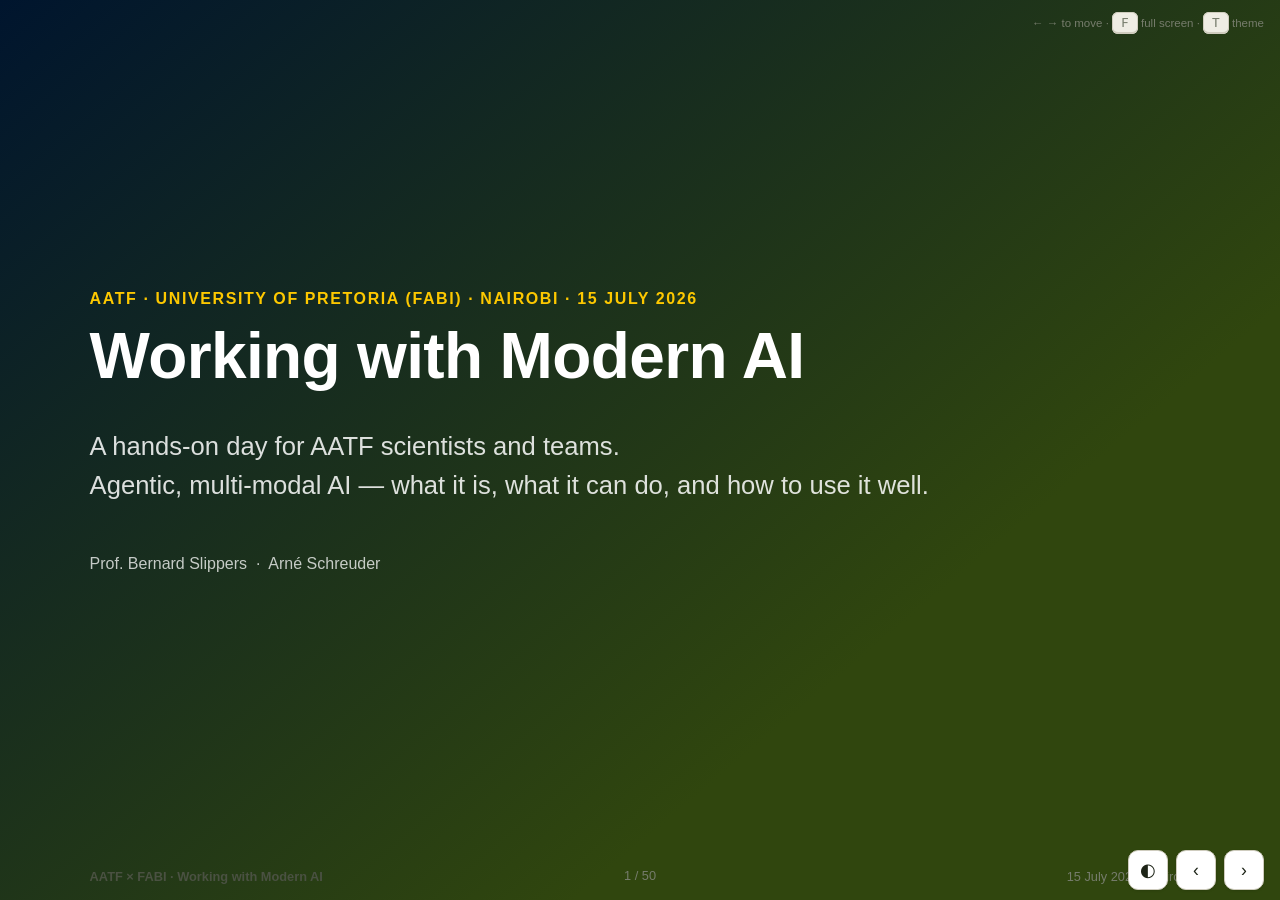
==== slides/index.html @ 6eb25624 "Add AATF × FABI 'Working with Modern AI' workshop workpack Full-day AI training workpack for AATF (N" ====
<!DOCTYPE html>
<html lang="en">
<head>
<meta charset="utf-8">
<meta name="viewport" content="width=device-width, initial-scale=1">
<title>AATF AI Workshop — Slides</title>
<link rel="stylesheet" href="../assets/theme.css">
<link rel="stylesheet" href="../assets/deck.css">
</head>
<body class="deck-body">

<div class="progress"></div>
<div class="slide-num"></div>
<div class="help-hint no-print">← → to move · <span class="kbd">F</span> full screen · <span class="kbd">T</span> theme</div>

<!-- ══════════════ CHAPTER 0 — OPEN (09:00) ══════════════ -->

<!-- 1 · Title -->
<section class="slide title active">
  <div class="slide-kicker" style="color:var(--gold-bright)">AATF · University of Pretoria (FABI) · Nairobi · 15 July 2026</div>
  <h1>Working with Modern AI</h1>
  <p class="subtitle">A hands-on day for AATF scientists and teams.<br>Agentic, multi-modal AI — what it is, what it can do, and how to use it well.</p>
  <p style="margin-top:2rem;opacity:.75;font-size:1rem">Prof. Bernard Slippers &nbsp;·&nbsp; Arné Schreuder</p>
</section>

<!-- 2 · Cold open: the carwash -->
<section class="slide">
  <div class="slide-kicker">Before we begin</div>
  <h2>A true story about a very smart assistant</h2>
  <div class="split">
    <div class="stack">
      <p>Someone asked an AI: <em>"Should I walk to the carwash 300 m away, or drive?"</em></p>
      <p class="frag">The AI thoughtfully weighed the weather, the exercise, what you might carry back… and recommended <strong>walking</strong>.</p>
      <p class="frag">"But… I need to get my <strong>car</strong> washed?"</p>
      <p class="frag">"Ahhh. Okay — you obviously need to <em>drive</em> it there."</p>
    </div>
    <div class="callout callout-tip frag">
      <div class="callout-title">The lesson for today</div>
      <p>AI is astonishingly capable <strong>and</strong> can miss the obvious. It's a brilliant assistant — not an oracle. Our job today is to learn where it shines, where it slips, and how to steer it.</p>
    </div>
  </div>
</section>

<!-- 3 · The promise -->
<section class="slide">
  <div class="slide-kicker">The promise</div>
  <h2>By the tea break, you will have used AI on your <em>own</em> work.</h2>
  <p class="lead">Not watched a demo. <strong>Done it yourself</strong> — on a real task from your desk.</p>
  <div class="grid grid-3" style="margin-top:2rem">
    <div class="card frag"><div class="kicker">Morning</div><p>Understand it, then use it — chat, context, and your first real result.</p></div>
    <div class="card frag"><div class="kicker">Midday</div><p>Climb the ladder: from chat to agents that do multi-step work for you.</p></div>
    <div class="card frag"><div class="kicker">Close</div><p>Use it <em>responsibly</em>, and each team leaves with one pilot to run.</p></div>
  </div>
</section>

<!-- 4 · Today's arc -->
<section class="slide">
  <div class="slide-kicker">Today's arc</div>
  <h2>Five moves, building on each other</h2>
  <ol class="steps" style="max-width:820px">
    <li><strong>Why &amp; what</strong> — what AI actually is, in plain language <span class="chip chip-plain">09:15</span></li>
    <li><strong>Is it real?</strong> — what scientists have already done with it</li>
    <li><strong>Where it helps</strong> — across every AATF function <span class="chip chip-plain">10:00</span></li>
    <li><strong>How to use it</strong> — chat → Cowork → agents, hands-on <span class="chip chip-plain">11:00</span></li>
    <li><strong>Guardrails &amp; your move</strong> — responsible use, and one pilot each <span class="chip chip-plain">12:00</span></li>
  </ol>
</section>

<!-- 5 · Ground rules -->
<section class="slide">
  <div class="slide-kicker">Ground rules</div>
  <h2>How to get the most from today</h2>
  <div class="grid grid-3" style="margin-top:1.5rem">
    <div class="card"><div class="num">1</div><h3>It's fine to be a beginner</h3><p>Everyone here starts somewhere. No question is too basic.</p></div>
    <div class="card"><div class="num">2</div><h3>Bring a real task</h3><p>The best learning happens on <em>your</em> actual work, not toy examples.</p></div>
    <div class="card"><div class="num">3</div><h3>A capable assistant, not an oracle</h3><p>AI amplifies your judgement. It never replaces it.</p></div>
  </div>
  <div class="callout" style="margin-top:2rem"><p><strong>On the flipchart:</strong> what is one task you did this week that you wish you hadn't had to do by hand? We'll use your answers as we go.</p></div>
</section>

<!-- ══════════════ CHAPTER 1 — UNDERSTANDING AI (09:15) ══════════════ -->

<!-- 6 · Section -->
<section class="slide section">
  <div class="slide-kicker">Part 1 · 09:15</div>
  <h1>What is this thing?</h1>
  <p class="lead">A working mental model — not an accurate one. Enough to use it well.</p>
</section>

<!-- 7 · The one idea -->
<section class="slide">
  <div class="slide-kicker">The one idea</div>
  <h2>It <em>predicts language</em>. It is not a database.</h2>
  <div class="split">
    <div class="stack">
      <p class="lead">An AI language model does one thing, extremely well:</p>
      <p style="font-size:1.6rem;font-weight:700;color:var(--brand)">it predicts what words should come next.</p>
      <p class="frag">It is not looking anything up in a table of facts. It is generating the most plausible continuation, one piece at a time.</p>
    </div>
    <div class="callout callout-warn frag">
      <div class="callout-title">Why this matters</div>
      <p>Because it predicts rather than retrieves, it can be fluent and <strong>confidently wrong</strong>. Everything else today follows from this one idea.</p>
    </div>
  </div>
</section>

<!-- 8 · What is an LLM -->
<section class="slide">
  <div class="slide-kicker">What is an LLM?</div>
  <h2>"Fill in the blank," at enormous scale</h2>
  <p>A Large Language Model (LLM) learned by playing fill-in-the-blank over a huge amount of text:</p>
  <div class="prompt" style="margin-top:1rem">USER: What is the capital of France?
ASSISTANT: The capital of France is <span class="ph">_______</span></div>
  <p class="frag" style="margin-top:1rem">Do that billions of times, and it gets astonishingly good at continuing text sensibly — answering questions, drafting, translating, summarising. <strong>A chat is just this: the model predicting the assistant's next words.</strong></p>
</section>

<!-- 9 · How it learned / the layer you control -->
<section class="slide">
  <div class="slide-kicker">How it was built</div>
  <h2>Most of the cost is behind you. The part <em>you</em> touch is cheap.</h2>
  <div class="ladder" style="max-width:760px;margin-top:1rem">
    <div class="rung"><div class="rnum">$$$$</div><div><strong>Pre-training</strong> — read most of the internet. Done once, by the vendor.</div></div>
    <div class="rung"><div class="rnum">$$$</div><div><strong>Fine-tuning</strong> — learn to follow instructions and be helpful.</div></div>
    <div class="rung"><div class="rnum">$$</div><div><strong>Alignment</strong> — learn to be safe and honest.</div></div>
    <div class="rung"><div class="rnum">$</div><div><strong>Your prompt</strong> — the instructions you give it. This is the layer you control.</div></div>
  </div>
  <p class="frag" style="margin-top:1.2rem">You don't need to build a model. You need to get good at the last, cheap layer: <strong>talking to it well</strong>.</p>
</section>

<!-- 10 · Multi-modal -->
<section class="slide">
  <div class="slide-kicker">Modern AI · July 2026</div>
  <h2>Not just text — <em>multi-modal</em></h2>
  <div class="grid grid-4" style="margin-top:1rem">
    <div class="card"><h3>📝 Text</h3><p>Read, write, summarise, translate, reason.</p></div>
    <div class="card"><h3>🖼️ Images</h3><p>Read a chart, a scanned form, a photo of a diseased leaf.</p></div>
    <div class="card"><h3>📊 Data &amp; files</h3><p>Spreadsheets, PDFs, whole folders of documents.</p></div>
    <div class="card"><h3>🎙️ Voice</h3><p>Talk to it; transcribe and act on recordings.</p></div>
  </div>
  <div class="callout callout-tip frag" style="margin-top:1.5rem"><p>When we say "modern AI" today, we mean <strong>agentic, multi-modal AI of 2026</strong> — models that see, read, and act, not just chat.</p></div>
</section>

<!-- 11 · What is context -->
<section class="slide">
  <div class="slide-kicker">The most important word today</div>
  <h2>Context = everything the AI can "see" right now</h2>
  <div class="split">
    <div class="stack">
      <p>Think of it as the model's <strong>working desk</strong>. Whatever is on the desk — your question, the files you gave it, the conversation so far — is what it reasons over.</p>
      <p class="frag">Nothing else exists to it. If it's not on the desk, it doesn't know it.</p>
      <p class="frag">The desk is large but not infinite. On a big task, older items get cleared to make room.</p>
    </div>
    <div class="callout callout-info frag">
      <div class="callout-title">The practical rule</div>
      <p>Better answers come from a better desk. <strong>Put the right things in front of it</strong> — the document, the data, the example — and be specific about what you want.</p>
    </div>
  </div>
</section>

<!-- 12 · Context engineering / four-part prompt -->
<section class="slide">
  <div class="slide-kicker">Context engineering</div>
  <h2>Garbage in, garbage out — so put good things in</h2>
  <div class="split">
    <div>
      <p class="muted" style="font-weight:600">Weak</p>
      <div class="prompt" style="border-left-color:var(--up-red)">Write something about maize.</div>
      <p class="frag muted" style="font-weight:600;margin-top:1.5rem">Strong — Role · Task · Context · Format</p>
      <div class="prompt frag">You are a proposal writer for AATF.
Draft a 1-page concept note on <span class="ph">[TELA maize scale-up]</span>
for <span class="ph">[Donor X]</span>, who funds <span class="ph">[climate resilience]</span>.
Structure: Problem, Solution, Impact, Why AATF, Budget.
Under 500 words. Here is our background: <span class="ph">[PASTE]</span></div>
    </div>
    <div class="callout callout-tip frag">
      <div class="callout-title">Four parts, every time</div>
      <p><strong>Role</strong> — who it should be.<br><strong>Task</strong> — what to do.<br><strong>Context</strong> — what it needs to know.<br><strong>Format</strong> — what the output should look like.</p>
    </div>
  </div>
</section>

<!-- 13 · Strengths / limits -->
<section class="slide">
  <div class="slide-kicker">Strengths &amp; limits</div>
  <h2>Brilliant at some things, weak at others</h2>
  <div class="split">
    <div class="card"><h3 style="color:var(--tl-green)">Great at</h3>
      <ul><li>Drafting, rewriting, summarising</li><li>Translating &amp; changing tone</li><li>Explaining and structuring messy notes</li><li>First-pass analysis and comparison</li><li>Doing the same task across many files</li></ul>
    </div>
    <div class="card"><h3 style="color:var(--tl-red)">Weak / risky at</h3>
      <ul><li>Facts, numbers, and exact citations</li><li>Very recent events (unless it searches)</li><li>Knowing what it <em>doesn't</em> know</li><li>Your local, unwritten context</li><li>Anything you can't check</li></ul>
    </div>
  </div>
</section>

<!-- 14 · Jagged intelligence -->
<section class="slide">
  <div class="slide-kicker">A concept worth knowing</div>
  <h2>"Jagged" intelligence</h2>
  <p class="lead">It can draft a funding proposal in seconds — then miscount the words. It can explain genomics — then invent a citation.</p>
  <div class="callout callout-warn frag" style="margin-top:1.5rem">
    <div class="callout-title">Hallucination</div>
    <p>Because it <em>predicts plausible text</em>, it will sometimes produce a confident, well-formatted answer that is simply <strong>wrong</strong> — a fake reference, a made-up number. This isn't a bug you can switch off. It's how the tool works.</p>
  </div>
  <p class="frag" style="margin-top:1rem">→ That's why <strong>verification</strong> is a theme we return to all day. (Remember the carwash.)</p>
</section>

<!-- 15 · Capable assistant not oracle -->
<section class="slide quote">
  <blockquote>A capable assistant, not an oracle.</blockquote>
  <cite>It amplifies your judgement. It does not replace it.</cite>
</section>

<!-- ══════════════ CHAPTER 2 — IS IT REAL? ══════════════ -->

<!-- 16 · Section -->
<section class="slide section">
  <div class="slide-kicker">Part 2</div>
  <h1>Is any of this actually useful?</h1>
  <p class="lead">What scientists — including in agriculture and Africa — have already done.</p>
</section>

<!-- 17 · Two Nobels -->
<section class="slide">
  <div class="slide-kicker">2024</div>
  <h2>AI was at the centre of <em>two</em> Nobel Prizes in one year</h2>
  <div class="split" style="margin-top:1rem">
    <div class="card"><div class="kicker">Chemistry 2024</div><h3>Protein structure &amp; design</h3><p>Demis Hassabis &amp; John Jumper (AlphaFold), and David Baker. AI cracked a 50-year grand-challenge in biology.</p></div>
    <div class="card"><div class="kicker">Physics 2024</div><h3>The foundations of machine learning</h3><p>John Hopfield &amp; Geoffrey Hinton, for the neural-network ideas that made all of this possible.</p></div>
  </div>
  <p class="frag muted" style="margin-top:1.5rem">This is not a fringe technology. The scientific establishment has recognised it at the highest level.</p>
</section>

<!-- 18 · AlphaFold -->
<section class="slide">
  <div class="slide-kicker">AlphaFold · why it mattered</div>
  <h2>From years in the lab to minutes on a screen</h2>
  <div class="stat-row" style="margin-top:1.5rem">
    <div class="stat"><div class="big">~200M</div><div class="lbl">protein structures predicted<br>— nearly every known protein</div></div>
    <div class="stat"><div class="big">2M+</div><div class="lbl">researchers in ~190 countries<br>now use it</div></div>
    <div class="stat"><div class="big">minutes</div><div class="lbl">not months or years<br>per structure</div></div>
  </div>
  <p class="frag" style="margin-top:1.5rem">A problem that defined careers is now a free lookup. That is the scale of change we're talking about.</p>
</section>

<!-- 19 · AI co-scientist -->
<section class="slide">
  <div class="slide-kicker">2025 · the "AI co-scientist"</div>
  <h2>A decade of work, reproduced in two days</h2>
  <p>Google's multi-agent "AI co-scientist" was given a hard open question about how superbugs acquire antibiotic resistance.</p>
  <div class="callout callout-tip frag" style="margin-top:1rem">
    <p>In <strong>~2 days</strong>, it independently proposed the same key hypothesis a research team had spent <strong>~10 years</strong> reaching — a result they had not yet published. The lead confirmed the AI had no access to their unpublished work.</p>
  </div>
  <p class="frag muted" style="margin-top:1rem">AI is starting to help <em>generate</em> hypotheses, not just process data — the front end of science.</p>
</section>

<!-- 20 · Maths -->
<section class="slide">
  <div class="slide-kicker">2025 · mathematics</div>
  <h2>Gold-medal reasoning</h2>
  <div class="split">
    <div class="stack">
      <p>At the 2025 International Mathematical Olympiad, an advanced AI model solved <strong>5 of 6 problems</strong> — a <strong>gold-medal</strong> standard, graded under the same rules as the students.</p>
      <p class="frag muted">For comparison: only 67 of 630 human contestants earned gold that year.</p>
    </div>
    <div class="callout callout-info frag">
      <div class="callout-title">Why care?</div>
      <p>These aren't lookup tasks. They need multi-step reasoning — the same muscle behind analysing a trial, structuring an argument, or checking a budget.</p>
    </div>
  </div>
</section>

<!-- 21 · Agriculture / Africa -->
<section class="slide">
  <div class="slide-kicker">Closest to home · agriculture in Africa</div>
  <h2>A crop doctor in every pocket</h2>
  <div class="split">
    <div class="stack">
      <p><strong>PlantVillage Nuru</strong> ("nuru" = light in Swahili) diagnoses crop disease from a phone photo — cassava mosaic and brown-streak disease, fall armyworm on maize.</p>
      <ul>
        <li class="frag">Runs <strong>fully offline</strong> — built for low-connectivity rural areas.</li>
        <li class="frag">In field tests, roughly <strong>twice as accurate</strong> as the human extension officers it was compared against.</li>
      </ul>
    </div>
    <div class="callout callout-tip frag">
      <div class="callout-title">The point</div>
      <p>This is not Silicon Valley solving Silicon Valley's problems. It's smallholder farmers, African crops, real constraints.</p>
    </div>
  </div>
</section>

<!-- 22 · The honest counterweight -->
<section class="slide">
  <div class="slide-kicker">Keeping honest</div>
  <h2>…and a cautionary tale about hype</h2>
  <p>In late 2025, a company claimed its AI had "solved 10 open problems" in mathematics.</p>
  <div class="callout callout-danger frag" style="margin-top:1rem">
    <p>It hadn't. It had done a <strong>literature search</strong> and surfaced solutions that already existed — "open" only in one outdated list. A senior figure called the overclaim "embarrassing."</p>
  </div>
  <p class="frag" style="margin-top:1rem"><strong>Both things are true:</strong> AI is doing genuinely remarkable science <em>and</em> the field is full of overclaiming. Your scientific scepticism is exactly the right instinct to bring.</p>
</section>

<!-- 23 · What this means for AATF -->
<section class="slide">
  <div class="slide-kicker">So — for AATF</div>
  <h2>The constraint on an R&amp;D foundation is rarely ideas. It's <em>skilled time.</em></h2>
  <p class="lead">AI reclaims hours from routine cognitive work — drafting, summarising, reformatting, first-pass analysis — and hands them back for judgement, relationships, and science.</p>
  <p class="frag" style="margin-top:1.5rem;font-weight:700;color:var(--brand)">More output, higher quality, from the same team.</p>
</section>

<!-- ══════════════ CHAPTER 3 — WHERE IT HELPS (10:00) ══════════════ -->

<!-- 24 · Section -->
<section class="slide section">
  <div class="slide-kicker">Part 3 · 10:00</div>
  <h1>Where it helps at AATF</h1>
  <p class="lead">Every function has routine cognitive work. That's where AI earns its place.</p>
</section>

<!-- 25 · Use-case map -->
<section class="slide">
  <div class="slide-kicker">The map</div>
  <h2>Six functions, one pattern</h2>
  <div class="grid grid-3" style="margin-top:1rem">
    <div class="card"><div class="kicker">Resource Mobilization</div><p>Concept notes, donor intelligence, budget narratives, pipeline summaries.</p></div>
    <div class="card"><div class="kicker">Comms &amp; Advocacy</div><p>Press releases, one message → many audiences, policy briefs, EN⇄FR.</p></div>
    <div class="card"><div class="kicker">Research &amp; Product Dev</div><p>Paper summaries, comparing trial reports, explaining the science.</p></div>
    <div class="card"><div class="kicker">Regulatory &amp; Deployment</div><p>Biosafety comparisons, submission checklists, draft term sheets.</p></div>
    <div class="card"><div class="kicker">M&amp;E &amp; Operations</div><p>Minutes &amp; actions, report sections, first-pass data analysis.</p></div>
    <div class="card"><div class="kicker">Everyone</div><p>Act-on-this-document summaries, email drafts, getting unstuck.</p></div>
  </div>
  <p class="frag muted center" style="margin-top:1.2rem">The full, copy-ready set lives in your <strong>Prompt Library</strong>.</p>
</section>

<!-- 26 · Same request three ways -->
<section class="slide">
  <div class="slide-kicker">Live demo</div>
  <h2>The same request, three ways</h2>
  <ol class="steps" style="max-width:820px">
    <li><strong>Lazy:</strong> "Write something about maize." → generic, useless.</li>
    <li class="frag"><strong>With context:</strong> add the role, the donor, the structure. → usable draft.</li>
    <li class="frag"><strong>+ a real document:</strong> paste the actual background material. → a draft that sounds like AATF.</li>
  </ol>
  <div class="callout callout-tip frag" style="margin-top:1rem"><p>Same tool, three wildly different results. <strong>The difference is what you put on the desk.</strong></p></div>
</section>

<!-- 27 · Guided try 1 -->
<section class="slide section">
  <div class="slide-kicker">✋ Guided Try #1 · everyone</div>
  <h1>Your turn</h1>
  <p class="lead">Open Claude. Take a real document from your desk. Ask it:</p>
  <div class="prompt" style="max-width:820px;margin-top:1rem;color:#fff;background:rgba(255,255,255,.1);border-left-color:var(--gold-bright)">Summarise the document below into 5 bullet points for a busy director,
then list any decisions it needs from me.

<span style="color:var(--gold-bright)">[PASTE YOUR DOCUMENT]</span></div>
  <p class="frag" style="margin-top:1rem;opacity:.9">Goal: everyone gets to "it worked!" No device? Pair up with a neighbour.</p>
</section>

<!-- ══════════════ CHAPTER 4 — CHAT → COWORK → AGENTS (11:00) ══════════════ -->

<!-- 28 · Section -->
<section class="slide section">
  <div class="slide-kicker">Part 4 · 11:00</div>
  <h1>From chatbot to agent</h1>
  <p class="lead">The leap that makes 2026 different: AI that doesn't just answer — it <em>acts</em>.</p>
</section>

<!-- 29 · What's missing -->
<section class="slide">
  <div class="slide-kicker">The missing pieces</div>
  <h2>A bare model can think and talk. To be truly useful, it needs more.</h2>
  <div class="grid grid-2" style="margin-top:1rem">
    <div class="card"><h3>🧠 Memory</h3><p>To remember beyond one conversation — your project, your preferences, past work.</p></div>
    <div class="card"><h3>🛠️ Tools</h3><p>To act on the world — search the web, read a file, run a calculation, send a draft.</p></div>
  </div>
  <p class="frag" style="margin-top:1.5rem">Give a language model <strong>memory and tools, and the ability to plan</strong> — and you get an <em>agent</em>.</p>
</section>

<!-- 30 · What is an agent -->
<section class="slide">
  <div class="slide-kicker">What is an AI agent?</div>
  <h2>Model + tools + planning + memory</h2>
  <div class="grid grid-4" style="margin-top:1rem">
    <div class="card"><div class="num">🧩</div><h3>The model</h3><p>The reasoning core — decides what to do.</p></div>
    <div class="card"><div class="num">🛠️</div><h3>Tools</h3><p>Web search, files, code, calculators, connectors.</p></div>
    <div class="card"><div class="num">🗺️</div><h3>Planning</h3><p>Break a goal into steps; check its own work.</p></div>
    <div class="card"><div class="num">🧠</div><h3>Memory</h3><p>Hold context across a long task and beyond.</p></div>
  </div>
  <div class="callout callout-tip frag" style="margin-top:1.5rem"><p>A <strong>chatbot</strong> answers your question. An <strong>agent</strong> takes your goal, makes a plan, uses tools, and works through the steps — checking in with you.</p></div>
</section>

<!-- 31 · Tool use -->
<section class="slide">
  <div class="slide-kicker">"Tool use"</div>
  <h2>The model doesn't know everything — so it reaches for instruments</h2>
  <div class="split">
    <div class="stack">
      <p>When a model needs a fact, a calculation, or a file, it can <strong>call a tool</strong> instead of guessing:</p>
      <ul>
        <li>Needs today's news → <strong>web search</strong></li>
        <li>Needs an exact sum → <strong>a calculator / code</strong></li>
        <li>Needs your report → <strong>read the file</strong></li>
      </ul>
    </div>
    <div class="callout callout-info frag">
      <div class="callout-title">Scientist's analogy</div>
      <p>You don't calculate a titration in your head — you use the instrument. Tool use lets the model do the same: offload what it shouldn't guess.</p>
    </div>
  </div>
</section>

<!-- 32 · scientific method as agent loop -->
<section class="slide">
  <div class="slide-kicker">You already know this loop</div>
  <h2>An agent works like the scientific method</h2>
  <div class="grid grid-4" style="margin-top:1.5rem">
    <div class="card"><div class="kicker">Plan</div><p>Form a hypothesis / decide the next step.</p></div>
    <div class="card"><div class="kicker">Act</div><p>Run the experiment / use a tool.</p></div>
    <div class="card"><div class="kicker">Observe</div><p>Read the result.</p></div>
    <div class="card"><div class="kicker">Revise</div><p>Adjust and go again — until done.</p></div>
  </div>
  <p class="frag center" style="margin-top:1.5rem;font-weight:700;color:var(--brand)">Plan → Act → Observe → Revise. The agent runs this loop for you, many times, quickly.</p>
</section>

<!-- 33 · where agents run -->
<section class="slide">
  <div class="slide-kicker">Where do agents run?</div>
  <h2>Three surfaces, same engine</h2>
  <div class="grid grid-3" style="margin-top:1rem">
    <div class="card card-hover"><div class="kicker">Claude Chat</div><h3>Converse</h3><p>The chat window. Ask, attach files, search, run deep research, use Projects &amp; connectors.</p><p class="muted">Best for: everyday questions, drafting, quick analysis.</p></div>
    <div class="card card-hover"><div class="kicker">Claude Cowork</div><h3>Delegate</h3><p>Point it at a folder or task; it works across files and produces deliverables while you steer.</p><p class="muted">Best for: multi-step productivity, research, analysis.</p></div>
    <div class="card card-hover"><div class="kicker">Claude Code</div><h3>Automate</h3><p>An agent in your computer's terminal — reads &amp; writes files, runs commands, builds pipelines.</p><p class="muted">Best for: data, automation, technical workflows.</p></div>
  </div>
</section>

<!-- 34 · escalation ladder -->
<section class="slide">
  <div class="slide-kicker">The escalation ladder</div>
  <h2>Climb only as high as the task needs</h2>
  <div class="ladder" style="max-width:820px;margin-top:1rem">
    <div class="rung"><div class="rnum">1</div><div><strong>Chat</strong> — one-off questions &amp; drafts. <span class="muted">"Summarise this report."</span></div></div>
    <div class="rung"><div class="rnum">2</div><div><strong>Projects</strong> — reusable context. <span class="muted">A "Donor Proposal Assistant" that knows AATF.</span></div></div>
    <div class="rung"><div class="rnum">3</div><div><strong>Cowork</strong> — multi-step work across files. <span class="muted">Report → summary → chart → brief.</span></div></div>
    <div class="rung"><div class="rnum">4</div><div><strong>Agents</strong> — recurring, autonomous work. <span class="muted">A weekly funding-scan that drafts an email.</span></div></div>
  </div>
  <p class="frag muted" style="margin-top:1rem">Rule of thumb: start at the lowest rung that does the job. Climb when the task repeats or spans many steps.</p>
</section>

<!-- 35 · four builds preview -->
<section class="slide">
  <div class="slide-kicker">✋ Watch, then try · four live builds</div>
  <h2>Up the ladder, live</h2>
  <div class="grid grid-2" style="margin-top:1rem">
    <div class="card"><span class="badge badge-fdn">Build 1</span><h3>Donor Proposal Assistant</h3><p>A <strong>Project</strong> that knows AATF and drafts tailored concept notes.</p></div>
    <div class="card"><span class="badge badge-int">Build 2</span><h3>Cowork on a folder</h3><p>Report → 1-page summary → chart → formatted brief. "Now make it French."</p></div>
    <div class="card"><span class="badge badge-int">Build 3</span><h3>Data → insight</h3><p>A pipeline spreadsheet → conversion rate &amp; trends, with working shown.</p></div>
    <div class="card"><span class="badge badge-adv">Build 4</span><h3>Monday funding-scan agent</h3><p>Find calls → filter → summarise top 5 → draft email. <em>The agent drafts; a human decides.</em></p></div>
  </div>
</section>

<!-- 36 · human boundary -->
<section class="slide quote">
  <blockquote>The agent drafts.<br>A human decides.</blockquote>
  <cite>Automate the work. Never automate the accountability.</cite>
</section>

<!-- ══════════════ CHAPTER 5 — GOVERNANCE (12:00) ══════════════ -->

<!-- 37 · Section -->
<section class="slide section">
  <div class="slide-kicker">Part 5 · 12:00</div>
  <h1>Using it responsibly</h1>
  <p class="lead">The rules that let us confidently say <em>yes</em> to AI.</p>
</section>

<!-- 38 · rigor transfer -->
<section class="slide">
  <div class="slide-kicker">The reframe</div>
  <h2>You already have the discipline. Point it at AI.</h2>
  <div class="table-wrap" style="margin-top:1rem">
    <table>
      <thead><tr><th>Your research habit</th><th>Becomes your AI habit</th></tr></thead>
      <tbody>
        <tr><td>Never cite a paper you haven't read</td><td>Never send a citation the AI gave you unread</td></tr>
        <tr><td>Work from primary data</td><td>Ground the AI in the real source, not its memory</td></tr>
        <tr><td>Cross-check surprising results</td><td>Verify surprising AI claims a second way</td></tr>
        <tr><td>Peer review before it goes out</td><td>A human signs off before it leaves AATF</td></tr>
      </tbody>
    </table>
  </div>
  <p class="frag" style="margin-top:1rem">Making AI reliable isn't a new skill for AATF. It's your <strong>existing standards</strong>, applied to a new tool.</p>
</section>

<!-- 39 · five questions -->
<section class="slide">
  <div class="slide-kicker">Before you paste</div>
  <h2>Five questions, every time</h2>
  <ol class="steps" style="max-width:820px">
    <li><strong>Confidentiality</strong> — am I about to share something I shouldn't?</li>
    <li><strong>Data protection</strong> — is there personal data in here?</li>
    <li><strong>Intellectual property</strong> — is this ours to share, and unpublished?</li>
    <li><strong>Bias &amp; fairness</strong> — could the answer misrepresent our context?</li>
    <li><strong>Verification</strong> — how will I check this before I trust it?</li>
  </ol>
</section>

<!-- 40 · traffic light -->
<section class="slide">
  <div class="slide-kicker">The AATF data traffic light</div>
  <h2>What can I paste?</h2>
  <div class="grid grid-3" style="margin-top:1rem">
    <div class="card"><div class="tl tl-green"><span class="dot"></span>Green — go</div><p style="margin-top:.5rem">Public/published info, general drafting, your own non-sensitive text. Any assistant.</p></div>
    <div class="card"><div class="tl tl-amber"><span class="dot"></span>Amber — care</div><p style="margin-top:.5rem">Internal drafts, partner material, early proposals. De-identify; prefer enterprise accounts. When in doubt, treat as red.</p></div>
    <div class="card"><div class="tl tl-red"><span class="dot"></span>Red — stop</div><p style="margin-top:.5rem">Personal/HR/medical data, confidential donor/legal material, unpublished IP. Approved tools only — or not at all.</p></div>
  </div>
  <div class="callout callout-warn frag" style="margin-top:1.2rem"><p><strong>One-line rule:</strong> if you'd hesitate to email it to a stranger, don't paste it into a public AI.</p></div>
</section>

<!-- 41 · verify -->
<section class="slide">
  <div class="slide-kicker">The habit that matters most</div>
  <h2>Verify everything that leaves AATF</h2>
  <p class="lead">Numbers, quotes, and citations get checked against the real source — every time.</p>
  <div class="callout callout-danger frag" style="margin-top:1.5rem">
    <p style="font-size:1.3rem;font-weight:700">"A citation you haven't read is not evidence — whether a human or an AI produced it."</p>
  </div>
  <p class="frag" style="margin-top:1rem">AI for drafting. <strong>Humans and primary sources for truth.</strong> Treat an AI summary as a map, not the territory.</p>
</section>

<!-- 42 · ground it -->
<section class="slide">
  <div class="slide-kicker">The single biggest reliability lever</div>
  <h2>Ground it — make it work from the real text</h2>
  <div class="split">
    <div>
      <p class="muted" style="font-weight:600">Ungrounded (risky)</p>
      <div class="prompt" style="border-left-color:var(--up-red)">What does Kenya's Biosafety Act
say about field trials?</div>
      <p class="frag muted" style="font-weight:600;margin-top:1.2rem">Grounded (reliable)</p>
      <div class="prompt frag">Using ONLY the Act pasted below,
what are the field-trial requirements?
If it's not in the text, say
"not specified."

<span class="ph">[PASTE THE ACT]</span></div>
    </div>
    <div class="callout callout-tip frag">
      <div class="callout-title">Why it works</div>
      <p>Grounding removes the model's room to invent. It can only answer from what you gave it — and it will tell you when the answer isn't there.</p>
    </div>
  </div>
</section>

<!-- 43 · Kenyan context -->
<section class="slide">
  <div class="slide-kicker">The Kenyan &amp; African context</div>
  <h2>Know the ground you stand on</h2>
  <div class="grid grid-3" style="margin-top:1rem">
    <div class="card"><h3>Data Protection Act 2019</h3><p>Kenya's ODPC oversees lawful processing, data rights, and limits on fully-automated decisions.</p></div>
    <div class="card"><h3>National AI Strategy 2025–2030</h3><p>Plus a draft AI Code of Practice — data sovereignty and responsible innovation.</p></div>
    <div class="card"><h3>KEBS KS 3007:2025</h3><p>Kenya's code of practice for AI applications.</p></div>
  </div>
  <div class="callout callout-info frag" style="margin-top:1.2rem"><p>Orientation, not legal advice — confirm specifics with AATF's data-protection lead and counsel, and check each donor's data requirements too.</p></div>
</section>

<!-- 44 · bias / local context -->
<section class="slide">
  <div class="slide-kicker">A special note for African science</div>
  <h2>The model's blind spots are often <em>your</em> context</h2>
  <p>These models learned mostly from wealthy, English-dominant data. They can under-represent:</p>
  <div class="grid grid-2" style="margin-top:1rem">
    <div class="card"><p>Local crops, farming systems, and agro-ecologies</p></div>
    <div class="card"><p>African languages, names, and place-specific knowledge</p></div>
    <div class="card"><p>Gender dynamics in smallholder farming</p></div>
    <div class="card"><p>Regional regulation and market realities</p></div>
  </div>
  <p class="frag" style="margin-top:1.2rem"><strong>So:</strong> give local context explicitly, and have a fluent colleague check technical French/Swahili terms.</p>
</section>

<!-- 45 · red team -->
<section class="slide">
  <div class="slide-kicker">✋ Red-team · spot the problem</div>
  <h2>What's wrong here?</h2>
  <div class="stack">
    <div class="callout"><p><strong>1.</strong> "The AI gave me three journal references for the proposal." <span class="frag">→ Open all three in a real database first. Unread ≠ real.</span></p></div>
    <div class="callout frag"><p><strong>2.</strong> "It summarised a 40-page regulation for our filing." <span class="frag">→ Ground it in the text, constrain it, and spot-check against the original.</span></p></div>
    <div class="callout frag"><p><strong>3.</strong> "It calculated our pipeline conversion rate." <span class="frag">→ Have it compute in a spreadsheet showing its working — never head-math into a donor doc.</span></p></div>
  </div>
</section>

<!-- ══════════════ CHAPTER 6 — WAY FORWARD (12:40) ══════════════ -->

<!-- 46 · Section -->
<section class="slide section">
  <div class="slide-kicker">Part 6 · 12:40</div>
  <h1>Your move</h1>
  <p class="lead">A great workshop changes what you do on Monday.</p>
</section>

<!-- 47 · one pilot -->
<section class="slide">
  <div class="slide-kicker">Commit</div>
  <h2>Each team leaves with <em>one</em> pilot</h2>
  <div class="table-wrap" style="margin-top:1rem">
    <table>
      <thead><tr><th>Unit</th><th>Use case</th><th>Owner</th><th>Rung</th><th>By when</th></tr></thead>
      <tbody>
        <tr><td>RMSU</td><td>Concept-note first drafts</td><td class="muted">__________</td><td>2 · Project</td><td class="muted">______</td></tr>
        <tr><td>Comms</td><td>One message → three audiences</td><td class="muted">__________</td><td>1 · Chat</td><td class="muted">______</td></tr>
        <tr><td>M&amp;E</td><td>Minutes &amp; action tracker</td><td class="muted">__________</td><td>3 · Cowork</td><td class="muted">______</td></tr>
        <tr><td class="muted">…your unit</td><td class="muted">…your task</td><td class="muted">__________</td><td class="muted">__</td><td class="muted">______</td></tr>
      </tbody>
    </table>
  </div>
  <p class="frag muted" style="margin-top:1rem">Small and real beats big and hypothetical. Adoption compounds from small wins.</p>
</section>

<!-- 48 · personal path -->
<section class="slide">
  <div class="slide-kicker">Your personal path</div>
  <h2>Three levels, at your own pace</h2>
  <div class="grid grid-3" style="margin-top:1rem">
    <div class="card"><span class="badge badge-fdn">Weeks 1–2</span><h3>Beginner</h3><p>"I can get useful answers." Daily chat on real tasks; the four-part prompt.</p></div>
    <div class="card"><span class="badge badge-int">Weeks 3–8</span><h3>Intermediate</h3><p>"I build reusable tools." Projects, Cowork, real deliverables.</p></div>
    <div class="card"><span class="badge badge-adv">Months 2–3+</span><h3>Advanced</h3><p>"I design workflows and help others." Agents, automation, mentoring.</p></div>
  </div>
</section>

<!-- 49 · remember four things -->
<section class="slide">
  <div class="slide-kicker">If you remember only four things</div>
  <h2>The durable ideas</h2>
  <ol class="steps" style="max-width:820px">
    <li><strong>Context is everything</strong> — put the right things on the desk.</li>
    <li><strong>Four-part prompt</strong> — Role · Task · Context · Format.</li>
    <li><strong>Climb the ladder</strong> — Chat → Projects → Cowork → Agents.</li>
    <li><strong>Verify before you trust</strong> — and use the traffic light.</li>
  </ol>
  <p class="frag muted" style="margin-top:1rem">These outlast any tool, price, or feature. They're the whole game.</p>
</section>

<!-- 50 · close -->
<section class="slide title">
  <div class="slide-kicker" style="color:var(--gold-bright)">Thank you</div>
  <h1>Now go reclaim your time.</h1>
  <p class="subtitle">Your Workpack — slides, exercises, prompt library, and further reading — is yours to keep.<br>Start with one real task. Today.</p>
  <p style="margin-top:2rem;opacity:.75;font-size:1rem">AATF × University of Pretoria (FABI) · 15 July 2026</p>
</section>

<!-- chrome -->
<div class="slide-foot no-print">
  <span class="sf-brand">AATF × FABI · Working with Modern AI</span>
  <span>15 July 2026 · Nairobi</span>
</div>
<div class="deck-nav no-print">
  <button data-theme title="Toggle theme (T)">◐</button>
  <button data-prev title="Previous (←)">‹</button>
  <button data-next title="Next (→)">›</button>
</div>

<script src="../assets/deck.js"></script>
</body>
</html>
---- assets/theme.css ----
/* ============================================================================
   AATF × FABI (University of Pretoria) — AI Workshop Design System
   Self-contained, offline-first (no CDN, system font stack), theme-aware.
   Palette: FABI green (primary) + AATF harvest gold (accent).
   Author: prepared for the AATF AI Workshop, Nairobi, 15 July 2026.
   ============================================================================ */

/* ---- Design tokens --------------------------------------------------------*/
:root {
  /* Brand — greens (FABI / AATF) */
  --fabi-green:      #018103;  /* FABI primary */
  --fabi-forest:     #30460e;  /* FABI dark forest */
  --fabi-deep:       #106d07;
  --aatf-green:      #507536;  /* AATF leaf */
  --aatf-leaf:       #76b743;  /* AATF bright leaf */
  --aatf-navy:       #00152e;

  /* Brand — accents */
  --gold:            #ac832d;  /* AATF harvest gold */
  --gold-bright:     #fdc800;
  --up-blue:         #0c6fb8;  /* UP — used sparingly */
  --up-red:          #d71c33;  /* UP — used very sparingly (warnings) */

  /* Semantic — light theme */
  --brand:           var(--fabi-green);
  --brand-strong:    var(--fabi-forest);
  --accent:          var(--gold);

  --bg:              #f7f6f1;  /* warm paper */
  --bg-elev:         #ffffff;
  --bg-sunk:         #efede4;
  --surface:         #ffffff;
  --border:          #e3e0d5;
  --border-strong:   #cfccbe;

  --text:            #1d2417;  /* near-black green-tinted */
  --text-soft:       #4a5142;
  --text-mute:       #767c6c;
  --text-invert:     #ffffff;

  --code-bg:         #1a2313;
  --code-text:       #e8ecdf;
  --code-accent:     #a7d98a;

  /* Traffic-light (governance) */
  --tl-green:        #2f9e44;
  --tl-amber:        #e8a11c;
  --tl-red:          #d93a3a;

  /* Typography */
  --font-sans: "Inter", -apple-system, BlinkMacSystemFont, "Segoe UI", Roboto, Helvetica, Arial, sans-serif;
  --font-mono: "SF Mono", "JetBrains Mono", "Cascadia Code", "Fira Code", ui-monospace, Menlo, Consolas, monospace;

  /* Radii, shadow, spacing rhythm */
  --r-sm: 6px; --r-md: 10px; --r-lg: 16px; --r-xl: 24px;
  --sh-1: 0 1px 2px rgba(20,30,10,.06), 0 1px 3px rgba(20,30,10,.08);
  --sh-2: 0 4px 12px rgba(20,30,10,.08), 0 2px 4px rgba(20,30,10,.06);
  --sh-3: 0 12px 32px rgba(20,30,10,.12), 0 4px 8px rgba(20,30,10,.06);
  --maxw: 1080px;
}

:root[data-theme="dark"], .theme-dark {
  --brand:         #3fae4a;
  --brand-strong:  #63c56e;
  --accent:        #d9ad4e;

  --bg:            #10140d;
  --bg-elev:       #171d12;
  --bg-sunk:       #0b0e08;
  --surface:       #1a2114;
  --border:        #2a3320;
  --border-strong: #3b4730;

  --text:          #eaeee1;
  --text-soft:     #c2c9b4;
  --text-mute:     #8d9580;
  --text-invert:   #10140d;

  --code-bg:       #0c1207;
  --code-text:     #e8ecdf;
  --code-accent:   #a7d98a;

  --sh-1: 0 1px 2px rgba(0,0,0,.4);
  --sh-2: 0 4px 12px rgba(0,0,0,.45);
  --sh-3: 0 12px 32px rgba(0,0,0,.55);
}

@media (prefers-color-scheme: dark) {
  :root:not([data-theme="light"]) {
    --brand:#3fae4a; --brand-strong:#63c56e; --accent:#d9ad4e;
    --bg:#10140d; --bg-elev:#171d12; --bg-sunk:#0b0e08; --surface:#1a2114;
    --border:#2a3320; --border-strong:#3b4730;
    --text:#eaeee1; --text-soft:#c2c9b4; --text-mute:#8d9580; --text-invert:#10140d;
    --code-bg:#0c1207;
    --sh-1:0 1px 2px rgba(0,0,0,.4); --sh-2:0 4px 12px rgba(0,0,0,.45); --sh-3:0 12px 32px rgba(0,0,0,.55);
  }
}

/* ---- Reset & base ---------------------------------------------------------*/
*, *::before, *::after { box-sizing: border-box; }
html { -webkit-text-size-adjust: 100%; scroll-behavior: smooth; }
body {
  margin: 0;
  font-family: var(--font-sans);
  font-size: 17px;
  line-height: 1.65;
  color: var(--text);
  background: var(--bg);
  -webkit-font-smoothing: antialiased;
  text-rendering: optimizeLegibility;
}
img { max-width: 100%; height: auto; }
a { color: var(--brand); text-decoration: none; }
a:hover { text-decoration: underline; }

h1,h2,h3,h4 { line-height: 1.2; font-weight: 700; color: var(--text); margin: 0 0 .5em; letter-spacing: -.01em; }
h1 { font-size: clamp(1.9rem, 4vw, 2.8rem); }
h2 { font-size: clamp(1.5rem, 3vw, 2.1rem); }
h3 { font-size: 1.25rem; }
p { margin: 0 0 1rem; }
strong { font-weight: 700; color: var(--text); }
hr { border: 0; border-top: 1px solid var(--border); margin: 2.5rem 0; }

/* ---- Layout helpers -------------------------------------------------------*/
.container { max-width: var(--maxw); margin: 0 auto; padding: 0 24px; }
.narrow { max-width: 780px; }
.grid { display: grid; gap: 20px; }
.grid-2 { grid-template-columns: repeat(2, 1fr); }
.grid-3 { grid-template-columns: repeat(3, 1fr); }
.grid-4 { grid-template-columns: repeat(4, 1fr); }
@media (max-width: 820px) { .grid-2,.grid-3,.grid-4 { grid-template-columns: 1fr; } }
.stack > * + * { margin-top: 1rem; }
.center { text-align: center; }
.muted { color: var(--text-mute); }
.soft { color: var(--text-soft); }

/* ---- Brand bar / masthead -------------------------------------------------*/
.masthead {
  background: linear-gradient(120deg, var(--fabi-forest) 0%, var(--fabi-green) 55%, var(--aatf-green) 100%);
  color: #fff;
}
.masthead a { color: #fff; }
.brandmark { display: flex; align-items: center; gap: 14px; font-weight: 700; }
.brandmark .logo {
  width: 40px; height: 40px; border-radius: 9px; flex: none;
  background: rgba(255,255,255,.14); display: grid; place-items: center;
  font-weight: 800; letter-spacing: -.02em; border: 1px solid rgba(255,255,255,.25);
}

/* ---- Buttons & chips ------------------------------------------------------*/
.btn {
  display: inline-flex; align-items: center; gap: 8px;
  padding: 10px 18px; border-radius: var(--r-md); font-weight: 600; font-size: .95rem;
  background: var(--brand); color: #fff; border: 1px solid transparent; cursor: pointer;
  transition: transform .08s ease, box-shadow .15s ease, background .15s ease; text-decoration: none;
}
.btn:hover { text-decoration: none; box-shadow: var(--sh-2); transform: translateY(-1px); }
.btn-ghost { background: transparent; color: var(--brand); border-color: var(--border-strong); }
.btn-gold  { background: var(--gold); }

.chip {
  display: inline-flex; align-items: center; gap: 6px;
  padding: 4px 12px; border-radius: 999px; font-size: .8rem; font-weight: 600;
  background: color-mix(in srgb, var(--brand) 12%, transparent);
  color: var(--brand-strong); border: 1px solid color-mix(in srgb, var(--brand) 28%, transparent);
}
.chip-gold { background: color-mix(in srgb, var(--gold) 16%, transparent); color: var(--gold); border-color: color-mix(in srgb, var(--gold) 34%, transparent); }
.chip-plain { background: var(--bg-sunk); color: var(--text-soft); border-color: var(--border); }

/* ---- Cards ----------------------------------------------------------------*/
.card {
  background: var(--surface); border: 1px solid var(--border); border-radius: var(--r-lg);
  padding: 24px; box-shadow: var(--sh-1); transition: box-shadow .18s ease, transform .18s ease, border-color .18s ease;
}
.card-hover:hover { box-shadow: var(--sh-3); transform: translateY(-3px); border-color: color-mix(in srgb, var(--brand) 40%, var(--border)); }
.card h3 { margin-top: 0; }
.card .kicker { font-size: .78rem; font-weight: 700; letter-spacing: .06em; text-transform: uppercase; color: var(--brand); margin-bottom: 6px; }
.card .num { font-size: 2rem; font-weight: 800; color: var(--brand); line-height: 1; }

/* ---- Callouts -------------------------------------------------------------*/
.callout {
  border-left: 4px solid var(--brand); background: color-mix(in srgb, var(--brand) 7%, var(--surface));
  border-radius: 0 var(--r-md) var(--r-md) 0; padding: 16px 20px; margin: 1.25rem 0;
}
.callout .callout-title { font-weight: 700; display: flex; align-items: center; gap: 8px; margin-bottom: 4px; }
.callout p:last-child { margin-bottom: 0; }
.callout-tip   { border-color: var(--aatf-leaf);  background: color-mix(in srgb, var(--aatf-leaf) 10%, var(--surface)); }
.callout-warn  { border-color: var(--gold);       background: color-mix(in srgb, var(--gold) 10%, var(--surface)); }
.callout-danger{ border-color: var(--up-red);     background: color-mix(in srgb, var(--up-red) 8%, var(--surface)); }
.callout-info  { border-color: var(--up-blue);    background: color-mix(in srgb, var(--up-blue) 8%, var(--surface)); }

/* ---- Code blocks & prompt boxes ------------------------------------------*/
code { font-family: var(--font-mono); font-size: .88em; background: var(--bg-sunk); padding: .12em .4em; border-radius: 5px; color: var(--brand-strong); }
pre { margin: 1rem 0; border-radius: var(--r-md); overflow-x: auto; background: var(--code-bg); box-shadow: var(--sh-1); }
pre code { display: block; padding: 18px 20px; background: none; color: var(--code-text); font-size: .84rem; line-height: 1.6; }

.prompt {
  position: relative; font-family: var(--font-mono); font-size: .9rem; line-height: 1.6;
  background: var(--bg-elev); border: 1px solid var(--border-strong); border-left: 4px solid var(--gold);
  border-radius: var(--r-md); padding: 18px 20px; margin: 1rem 0; white-space: pre-wrap; color: var(--text);
}
.prompt::before {
  content: "PROMPT"; position: absolute; top: -10px; left: 14px; font-family: var(--font-sans);
  font-size: .66rem; font-weight: 800; letter-spacing: .08em; color: #fff; background: var(--gold);
  padding: 2px 8px; border-radius: 5px;
}
.prompt .ph { color: var(--up-blue); font-weight: 700; } /* [PLACEHOLDERS] */

/* ---- Tables ---------------------------------------------------------------*/
.table-wrap { overflow-x: auto; margin: 1.25rem 0; border: 1px solid var(--border); border-radius: var(--r-md); }
table { width: 100%; border-collapse: collapse; font-size: .93rem; }
th, td { text-align: left; padding: 11px 15px; border-bottom: 1px solid var(--border); vertical-align: top; }
thead th { background: var(--bg-sunk); font-weight: 700; color: var(--text); font-size: .82rem; text-transform: uppercase; letter-spacing: .04em; }
tbody tr:last-child td { border-bottom: 0; }
tbody tr:hover { background: color-mix(in srgb, var(--brand) 4%, transparent); }

/* ---- Traffic light --------------------------------------------------------*/
.tl { display: inline-flex; align-items: center; gap: 8px; font-weight: 700; }
.tl .dot { width: 14px; height: 14px; border-radius: 50%; flex: none; }
.tl-green .dot { background: var(--tl-green); } .tl-green { color: var(--tl-green); }
.tl-amber .dot { background: var(--tl-amber); } .tl-amber { color: var(--tl-amber); }
.tl-red   .dot { background: var(--tl-red);   } .tl-red   { color: var(--tl-red); }

/* ---- Steps / numbered flow ------------------------------------------------*/
.steps { counter-reset: step; list-style: none; padding: 0; margin: 1.5rem 0; }
.steps > li { position: relative; padding: 0 0 1.25rem 52px; }
.steps > li::before {
  counter-increment: step; content: counter(step);
  position: absolute; left: 0; top: -2px; width: 34px; height: 34px; border-radius: 50%;
  background: var(--brand); color: #fff; font-weight: 800; display: grid; place-items: center; font-size: .95rem;
}
.steps > li:not(:last-child)::after {
  content: ""; position: absolute; left: 16px; top: 34px; bottom: -2px; width: 2px; background: var(--border-strong);
}

/* ---- Utilities ------------------------------------------------------------*/
.badge { display: inline-block; padding: 2px 9px; border-radius: 6px; font-size: .72rem; font-weight: 800; letter-spacing: .04em; text-transform: uppercase; }
.badge-fdn  { background: color-mix(in srgb, var(--aatf-leaf) 20%, transparent); color: var(--fabi-deep); }
.badge-int  { background: color-mix(in srgb, var(--gold) 22%, transparent); color: var(--gold); }
.badge-adv  { background: color-mix(in srgb, var(--up-blue) 18%, transparent); color: var(--up-blue); }
.kbd { font-family: var(--font-mono); font-size: .8rem; padding: 2px 8px; border-radius: 6px; background: var(--bg-sunk); border: 1px solid var(--border-strong); border-bottom-width: 2px; }

@media print {
  body { background: #fff; font-size: 11pt; }
  .no-print { display: none !important; }
  .card, .prompt, pre { box-shadow: none; break-inside: avoid; }
  a { color: var(--text); }
}
---- assets/deck.css ----
/* ============================================================================
   Slide-deck framework — builds on theme.css
   16:9 slides, keyboard + touch nav, progress bar, presenter-friendly.
   ============================================================================ */

.deck { overflow: hidden; }
body.deck-body { overflow: hidden; height: 100vh; background: var(--bg-sunk); }

.slide {
  position: fixed; inset: 0; display: none;
  padding: 5.5vh 7vw 8vh; overflow: hidden;
  background: var(--bg); color: var(--text);
  animation: slidein .35s cubic-bezier(.22,.61,.36,1);
}
.slide.active { display: flex; flex-direction: column; justify-content: center; }
@keyframes slidein { from { opacity: 0; transform: translateY(14px); } to { opacity: 1; transform: none; } }

.slide h1 { font-size: clamp(2rem, 5.2vw, 4rem); }
.slide h2 { font-size: clamp(1.6rem, 3.8vw, 2.9rem); margin-bottom: .6em; }
.slide h3 { font-size: clamp(1.1rem, 2vw, 1.5rem); }
.slide p, .slide li { font-size: clamp(1rem, 1.7vw, 1.45rem); line-height: 1.5; }
.slide .lead { font-size: clamp(1.2rem, 2.4vw, 1.9rem); color: var(--text-soft); }

/* Slide chrome */
.slide-kicker { font-size: clamp(.8rem,1.3vw,1rem); font-weight: 800; letter-spacing: .1em; text-transform: uppercase; color: var(--brand); margin-bottom: .4em; }
.slide-foot {
  position: fixed; bottom: 0; left: 0; right: 0; height: 46px; padding: 0 7vw;
  display: flex; align-items: center; justify-content: space-between;
  font-size: .8rem; color: var(--text-mute); background: transparent; z-index: 5;
}
.slide-foot .sf-brand { font-weight: 700; color: var(--text-soft); }
.progress { position: fixed; top: 0; left: 0; height: 4px; background: linear-gradient(90deg, var(--fabi-green), var(--gold)); z-index: 10; transition: width .3s ease; }

/* Section divider slides */
.slide.section {
  background: linear-gradient(125deg, var(--fabi-forest), var(--fabi-green) 60%, var(--aatf-green));
  color: #fff;
}
.slide.section h1, .slide.section h2, .slide.section .slide-kicker { color: #fff; }
.slide.section .slide-kicker { opacity: .85; }
.slide.section .lead { color: rgba(255,255,255,.9); }

/* Quote slides */
.slide.quote { background: var(--aatf-navy); color: #fff; text-align: center; }
.slide.quote blockquote { font-size: clamp(1.6rem, 4vw, 3rem); font-weight: 700; max-width: 20ch; margin: 0 auto; line-height: 1.25; }
.slide.quote cite { display: block; margin-top: 1.5rem; font-size: 1.1rem; font-style: normal; color: var(--gold-bright); font-weight: 600; }

/* Title slide */
.slide.title { background: linear-gradient(140deg, var(--aatf-navy) 0%, var(--fabi-forest) 70%); color: #fff; }
.slide.title h1 { color: #fff; }
.slide.title .subtitle { font-size: clamp(1.1rem,2.2vw,1.6rem); color: rgba(255,255,255,.85); }

/* On-slide components reuse theme cards but tuned for projection */
.slide .card { padding: 20px 22px; }
.slide .callout { font-size: clamp(.95rem,1.5vw,1.25rem); }
.slide .prompt { font-size: clamp(.8rem,1.25vw,1.05rem); }
.slide ul, .slide ol { margin: 0 0 1rem; padding-left: 1.3em; }
.slide li { margin-bottom: .5em; }

/* two-column split */
.split { display: grid; grid-template-columns: 1fr 1fr; gap: 3vw; align-items: center; }
.split-40-60 { grid-template-columns: 2fr 3fr; }
@media (max-width: 900px) { .split, .split-40-60 { grid-template-columns: 1fr; gap: 1.5rem; } }

/* fragment reveal */
.frag { opacity: .18; transition: opacity .3s ease; }
.frag.shown { opacity: 1; }

/* nav controls */
.deck-nav { position: fixed; bottom: 10px; right: 16px; display: flex; gap: 8px; z-index: 11; }
.deck-nav button {
  width: 40px; height: 40px; border-radius: 10px; border: 1px solid var(--border-strong);
  background: var(--surface); color: var(--text); cursor: pointer; font-size: 1.1rem; box-shadow: var(--sh-1);
}
.deck-nav button:hover { border-color: var(--brand); color: var(--brand); }
.slide-num { position: fixed; bottom: 14px; left: 50%; transform: translateX(-50%); font-size: .8rem; color: var(--text-mute); z-index: 11; }

/* overview / grid mode */
.help-hint { position: fixed; top: 12px; right: 16px; font-size: .72rem; color: var(--text-mute); z-index: 11; }

/* big stat */
.stat-row { display: flex; gap: 3vw; flex-wrap: wrap; }
.stat { }
.stat .big { font-size: clamp(2.5rem,6vw,4.5rem); font-weight: 800; color: var(--brand); line-height: 1; }
.stat .lbl { color: var(--text-soft); font-size: clamp(.9rem,1.4vw,1.15rem); }

/* escalation ladder */
.ladder { display: grid; gap: 10px; }
.rung { display: grid; grid-template-columns: auto 1fr; gap: 16px; align-items: center; padding: 14px 18px; border-radius: var(--r-md); background: var(--surface); border: 1px solid var(--border); }
.rung .rnum { width: 38px; height: 38px; border-radius: 9px; background: var(--brand); color: #fff; font-weight: 800; display: grid; place-items: center; }
.rung:nth-child(1) .rnum { background: var(--aatf-leaf); }
.rung:nth-child(2) .rnum { background: var(--fabi-green); }
.rung:nth-child(3) .rnum { background: var(--aatf-green); }
.rung:nth-child(4) .rnum { background: var(--gold); }
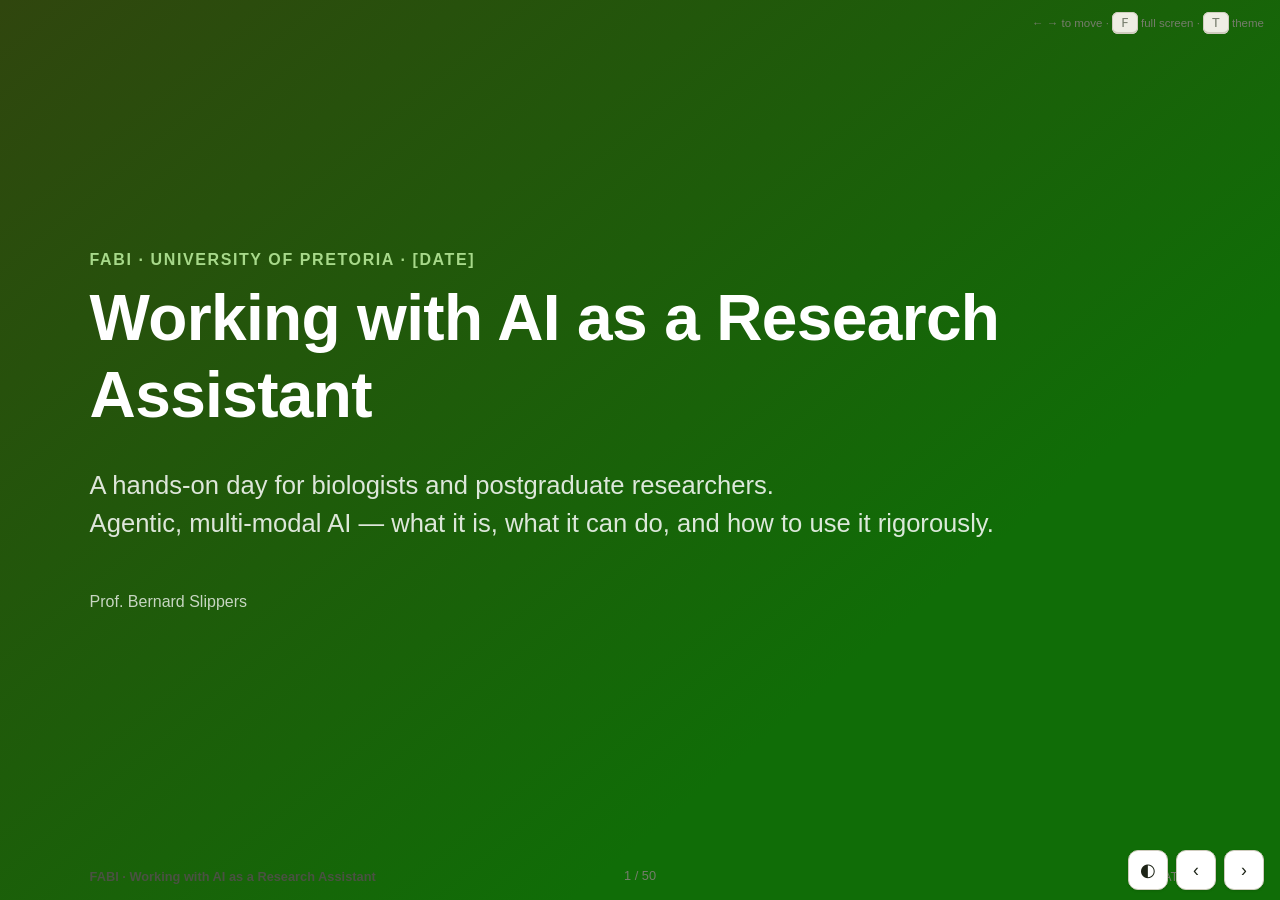
==== commit c2d10311: "Adapt AATF workshop into a biology-audience AI research-assistant workshop - Retime the day: setup/a" ====
--- a/slides/index.html
+++ b/slides/index.html
@@ -3,7 +3,7 @@
 <head>
 <meta charset="utf-8">
 <meta name="viewport" content="width=device-width, initial-scale=1">
-<title>AATF AI Workshop — Slides</title>
+<title>Working with AI as a Research Assistant — Slides</title>
 <link rel="stylesheet" href="../assets/theme.css">
 <link rel="stylesheet" href="../assets/deck.css">
 </head>
@@ -17,10 +17,10 @@
 
 <!-- 1 · Title -->
 <section class="slide title active">
-  <div class="slide-kicker" style="color:var(--gold-bright)">AATF · University of Pretoria (FABI) · Nairobi · 15 July 2026</div>
-  <h1>Working with Modern AI</h1>
-  <p class="subtitle">A hands-on day for AATF scientists and teams.<br>Agentic, multi-modal AI — what it is, what it can do, and how to use it well.</p>
-  <p style="margin-top:2rem;opacity:.75;font-size:1rem">Prof. Bernard Slippers &nbsp;·&nbsp; Arné Schreuder</p>
+  <div class="slide-kicker" style="color:var(--code-accent)">FABI · University of Pretoria · [DATE]</div>
+  <h1>Working with AI as a Research Assistant</h1>
+  <p class="subtitle">A hands-on day for biologists and postgraduate researchers.<br>Agentic, multi-modal AI — what it is, what it can do, and how to use it rigorously.</p>
+  <p style="margin-top:2rem;opacity:.75;font-size:1rem">Prof. Bernard Slippers</p>
 </section>
 
 <!-- 2 · Cold open: the carwash -->
@@ -45,24 +45,25 @@
 <section class="slide">
   <div class="slide-kicker">The promise</div>
   <h2>By the tea break, you will have used AI on your <em>own</em> work.</h2>
-  <p class="lead">Not watched a demo. <strong>Done it yourself</strong> — on a real task from your desk.</p>
+  <p class="lead">Not watched a demo. <strong>Done it yourself</strong> — on a real paper, dataset, or draft from your desk.</p>
   <div class="grid grid-3" style="margin-top:2rem">
     <div class="card frag"><div class="kicker">Morning</div><p>Understand it, then use it — chat, context, and your first real result.</p></div>
-    <div class="card frag"><div class="kicker">Midday</div><p>Climb the ladder: from chat to agents that do multi-step work for you.</p></div>
-    <div class="card frag"><div class="kicker">Close</div><p>Use it <em>responsibly</em>, and each team leaves with one pilot to run.</p></div>
+    <div class="card frag"><div class="kicker">Midday</div><p>Climb the ladder: from chat to agents that do multi-step research work for you.</p></div>
+    <div class="card frag"><div class="kicker">Afternoon</div><p>Use it <em>rigorously</em> — verification and safety as habits, not afterthoughts.</p></div>
   </div>
 </section>
 
 <!-- 4 · Today's arc -->
 <section class="slide">
   <div class="slide-kicker">Today's arc</div>
-  <h2>Five moves, building on each other</h2>
+  <h2>Six moves, building on each other</h2>
   <ol class="steps" style="max-width:820px">
-    <li><strong>Why &amp; what</strong> — what AI actually is, in plain language <span class="chip chip-plain">09:15</span></li>
-    <li><strong>Is it real?</strong> — what scientists have already done with it</li>
-    <li><strong>Where it helps</strong> — across every AATF function <span class="chip chip-plain">10:00</span></li>
-    <li><strong>How to use it</strong> — chat → Cowork → agents, hands-on <span class="chip chip-plain">11:00</span></li>
-    <li><strong>Guardrails &amp; your move</strong> — responsible use, and one pilot each <span class="chip chip-plain">12:00</span></li>
+    <li><strong>Get set up</strong> — login, one test message, one setting flipped now <span class="chip chip-plain">09:15</span></li>
+    <li><strong>Why &amp; what</strong> — what AI actually is, in plain language <span class="chip chip-plain">09:30</span></li>
+    <li><strong>Is it real?</strong> — what science has already done with it</li>
+    <li><strong>Where it helps, and how to use it</strong> — one running example, chat → Cowork → agents <span class="chip chip-plain">10:00</span></li>
+    <li><strong>Your turn</strong> — practice hour, your files or the demo pack <span class="chip chip-plain">11:15</span></li>
+    <li><strong>Rigor, security &amp; your move</strong> — verification and safety as habits <span class="chip chip-plain">13:00</span></li>
   </ol>
 </section>
 
@@ -72,105 +73,113 @@
   <h2>How to get the most from today</h2>
   <div class="grid grid-3" style="margin-top:1.5rem">
     <div class="card"><div class="num">1</div><h3>It's fine to be a beginner</h3><p>Everyone here starts somewhere. No question is too basic.</p></div>
-    <div class="card"><div class="num">2</div><h3>Bring a real task</h3><p>The best learning happens on <em>your</em> actual work, not toy examples.</p></div>
+    <div class="card"><div class="num">2</div><h3>Bring a real task</h3><p>The best learning happens on <em>your</em> actual paper, data, or draft — not toy examples.</p></div>
     <div class="card"><div class="num">3</div><h3>A capable assistant, not an oracle</h3><p>AI amplifies your judgement. It never replaces it.</p></div>
   </div>
-  <div class="callout" style="margin-top:2rem"><p><strong>On the flipchart:</strong> what is one task you did this week that you wish you hadn't had to do by hand? We'll use your answers as we go.</p></div>
-</section>
-
-<!-- ══════════════ CHAPTER 1 — UNDERSTANDING AI (09:15) ══════════════ -->
+  <div class="callout" style="margin-top:2rem"><p><strong>On the flipchart:</strong> what is one research task you did this week that you wish you hadn't had to do by hand? We'll use your answers as we go.</p></div>
+</section>
+
+<!-- ══════════════ CHAPTER 0.5 — SETUP & ACCESS CHECK (09:15) ══════════════ -->
 
 <!-- 6 · Section -->
 <section class="slide section">
   <div class="slide-kicker">Part 1 · 09:15</div>
+  <h1>Get set up now</h1>
+  <p class="lead">Three minutes now saves twenty later — when everyone needs to follow along at once.</p>
+</section>
+
+<!-- 7 · Setup checklist -->
+<section class="slide">
+  <div class="slide-kicker">Do this now</div>
+  <h2>Three things, before we go any further</h2>
+  <ol class="steps" style="max-width:820px">
+    <li><strong>Log in.</strong> Open Claude in your browser and confirm you can see the message box.</li>
+    <li><strong>Send one test message.</strong> Anything — "hello, are you working?" — just confirm you get a reply.</li>
+    <li><strong>Find Settings → Privacy.</strong> Don't change anything yet — just locate it. We'll come back at 13:00 to explain exactly what to check and why.</li>
+  </ol>
+  <div class="callout callout-tip frag" style="margin-top:1.2rem"><p>Stuck on any of the three? Put your hand up now — not during the practice hour, when everyone needs help at once.</p></div>
+</section>
+
+<!-- 8 · Why now -->
+<section class="slide">
+  <div class="slide-kicker">Why we're doing this first</div>
+  <h2>Setup problems are the enemy of a good workshop</h2>
+  <p class="lead">Login issues and missing settings don't announce themselves until you're mid-exercise, trying to follow a live demo everyone else is already past.</p>
+  <p class="frag" style="margin-top:1.2rem">Sorting it now — while it's cheap and low-stakes — means the practice hour is actually about the ideas, not the plumbing.</p>
+</section>
+
+<!-- ══════════════ CHAPTER 1 — UNDERSTANDING AI (09:30) ══════════════ -->
+
+<!-- 9 · Section -->
+<section class="slide section">
+  <div class="slide-kicker">Part 2 · 09:30</div>
   <h1>What is this thing?</h1>
   <p class="lead">A working mental model — not an accurate one. Enough to use it well.</p>
 </section>
 
-<!-- 7 · The one idea -->
+<!-- 10 · The one idea + fill-in-the-blank -->
 <section class="slide">
   <div class="slide-kicker">The one idea</div>
   <h2>It <em>predicts language</em>. It is not a database.</h2>
   <div class="split">
     <div class="stack">
       <p class="lead">An AI language model does one thing, extremely well:</p>
-      <p style="font-size:1.6rem;font-weight:700;color:var(--brand)">it predicts what words should come next.</p>
-      <p class="frag">It is not looking anything up in a table of facts. It is generating the most plausible continuation, one piece at a time.</p>
+      <p style="font-size:1.5rem;font-weight:700;color:var(--brand)">it predicts what words should come next.</p>
+      <p class="frag">It learned this by playing fill-in-the-blank, billions of times, over a huge amount of text:</p>
+      <div class="prompt frag" style="margin-top:.5rem">USER: What produces the enzyme laccase?
+ASSISTANT: Laccase is commonly produced by <span class="ph">_______</span></div>
     </div>
     <div class="callout callout-warn frag">
       <div class="callout-title">Why this matters</div>
-      <p>Because it predicts rather than retrieves, it can be fluent and <strong>confidently wrong</strong>. Everything else today follows from this one idea.</p>
-    </div>
-  </div>
-</section>
-
-<!-- 8 · What is an LLM -->
-<section class="slide">
-  <div class="slide-kicker">What is an LLM?</div>
-  <h2>"Fill in the blank," at enormous scale</h2>
-  <p>A Large Language Model (LLM) learned by playing fill-in-the-blank over a huge amount of text:</p>
-  <div class="prompt" style="margin-top:1rem">USER: What is the capital of France?
-ASSISTANT: The capital of France is <span class="ph">_______</span></div>
-  <p class="frag" style="margin-top:1rem">Do that billions of times, and it gets astonishingly good at continuing text sensibly — answering questions, drafting, translating, summarising. <strong>A chat is just this: the model predicting the assistant's next words.</strong></p>
-</section>
-
-<!-- 9 · How it learned / the layer you control -->
-<section class="slide">
-  <div class="slide-kicker">How it was built</div>
-  <h2>Most of the cost is behind you. The part <em>you</em> touch is cheap.</h2>
-  <div class="ladder" style="max-width:760px;margin-top:1rem">
-    <div class="rung"><div class="rnum">$$$$</div><div><strong>Pre-training</strong> — read most of the internet. Done once, by the vendor.</div></div>
-    <div class="rung"><div class="rnum">$$$</div><div><strong>Fine-tuning</strong> — learn to follow instructions and be helpful.</div></div>
-    <div class="rung"><div class="rnum">$$</div><div><strong>Alignment</strong> — learn to be safe and honest.</div></div>
-    <div class="rung"><div class="rnum">$</div><div><strong>Your prompt</strong> — the instructions you give it. This is the layer you control.</div></div>
-  </div>
-  <p class="frag" style="margin-top:1.2rem">You don't need to build a model. You need to get good at the last, cheap layer: <strong>talking to it well</strong>.</p>
-</section>
-
-<!-- 10 · Multi-modal -->
-<section class="slide">
-  <div class="slide-kicker">Modern AI · July 2026</div>
+      <p>It is not looking anything up in a table of facts — it is generating the most plausible continuation. Because it predicts rather than retrieves, it can be fluent and <strong>confidently wrong</strong>. Everything else today follows from this one idea.</p>
+    </div>
+  </div>
+</section>
+
+<!-- 11 · Multi-modal -->
+<section class="slide">
+  <div class="slide-kicker">Modern AI · 2026</div>
   <h2>Not just text — <em>multi-modal</em></h2>
   <div class="grid grid-4" style="margin-top:1rem">
     <div class="card"><h3>📝 Text</h3><p>Read, write, summarise, translate, reason.</p></div>
-    <div class="card"><h3>🖼️ Images</h3><p>Read a chart, a scanned form, a photo of a diseased leaf.</p></div>
-    <div class="card"><h3>📊 Data &amp; files</h3><p>Spreadsheets, PDFs, whole folders of documents.</p></div>
-    <div class="card"><h3>🎙️ Voice</h3><p>Talk to it; transcribe and act on recordings.</p></div>
+    <div class="card"><h3>🖼️ Images</h3><p>Read a gel, a plate photo, a scanned datasheet, a plot.</p></div>
+    <div class="card"><h3>📊 Data &amp; files</h3><p>Spreadsheets, PDFs, whole folders of papers or results.</p></div>
+    <div class="card"><h3>🎙️ Voice</h3><p>Talk to it; transcribe and act on a recorded meeting.</p></div>
   </div>
   <div class="callout callout-tip frag" style="margin-top:1.5rem"><p>When we say "modern AI" today, we mean <strong>agentic, multi-modal AI of 2026</strong> — models that see, read, and act, not just chat.</p></div>
 </section>
 
-<!-- 11 · What is context -->
+<!-- 12 · What is context -->
 <section class="slide">
   <div class="slide-kicker">The most important word today</div>
   <h2>Context = everything the AI can "see" right now</h2>
   <div class="split">
     <div class="stack">
       <p>Think of it as the model's <strong>working desk</strong>. Whatever is on the desk — your question, the files you gave it, the conversation so far — is what it reasons over.</p>
-      <p class="frag">Nothing else exists to it. If it's not on the desk, it doesn't know it.</p>
-      <p class="frag">The desk is large but not infinite. On a big task, older items get cleared to make room.</p>
+      <p class="frag">Nothing else exists to it. If it's not on the desk, it doesn't know it — not your unpublished data, not last week's lab meeting, not the paper you haven't pasted in.</p>
+      <p class="frag">The desk is large but not infinite. On a long task, older items get cleared to make room.</p>
     </div>
     <div class="callout callout-info frag">
       <div class="callout-title">The practical rule</div>
-      <p>Better answers come from a better desk. <strong>Put the right things in front of it</strong> — the document, the data, the example — and be specific about what you want.</p>
-    </div>
-  </div>
-</section>
-
-<!-- 12 · Context engineering / four-part prompt -->
+      <p>Better answers come from a better desk. <strong>Put the right things in front of it</strong> — the paper, the dataset, the methods section — and be specific about what you want.</p>
+    </div>
+  </div>
+</section>
+
+<!-- 13 · Context engineering / four-part prompt -->
 <section class="slide">
   <div class="slide-kicker">Context engineering</div>
   <h2>Garbage in, garbage out — so put good things in</h2>
   <div class="split">
     <div>
       <p class="muted" style="font-weight:600">Weak</p>
-      <div class="prompt" style="border-left-color:var(--up-red)">Write something about maize.</div>
+      <div class="prompt" style="border-left-color:var(--up-red)">Write something about my results.</div>
       <p class="frag muted" style="font-weight:600;margin-top:1.5rem">Strong — Role · Task · Context · Format</p>
-      <div class="prompt frag">You are a proposal writer for AATF.
-Draft a 1-page concept note on <span class="ph">[TELA maize scale-up]</span>
-for <span class="ph">[Donor X]</span>, who funds <span class="ph">[climate resilience]</span>.
-Structure: Problem, Solution, Impact, Why AATF, Budget.
-Under 500 words. Here is our background: <span class="ph">[PASTE]</span></div>
+      <div class="prompt frag">You are a research assistant helping draft a methods section.
+Summarise the sequencing QC results below for a
+<span class="ph">[labmate who will run the next step]</span>.
+Structure: what was checked, what passed/failed, what to do next.
+Under 200 words. Here is the QC report: <span class="ph">[PASTE]</span></div>
     </div>
     <div class="callout callout-tip frag">
       <div class="callout-title">Four parts, every time</div>
@@ -179,33 +188,33 @@
   </div>
 </section>
 
-<!-- 13 · Strengths / limits -->
+<!-- 14 · Strengths / limits -->
 <section class="slide">
   <div class="slide-kicker">Strengths &amp; limits</div>
   <h2>Brilliant at some things, weak at others</h2>
   <div class="split">
     <div class="card"><h3 style="color:var(--tl-green)">Great at</h3>
-      <ul><li>Drafting, rewriting, summarising</li><li>Translating &amp; changing tone</li><li>Explaining and structuring messy notes</li><li>First-pass analysis and comparison</li><li>Doing the same task across many files</li></ul>
+      <ul><li>Drafting, rewriting, summarising</li><li>Explaining a method or a result back to you</li><li>Structuring messy notes into a clean protocol</li><li>First-pass analysis and comparison across papers</li><li>Doing the same task across many files</li></ul>
     </div>
     <div class="card"><h3 style="color:var(--tl-red)">Weak / risky at</h3>
-      <ul><li>Facts, numbers, and exact citations</li><li>Very recent events (unless it searches)</li><li>Knowing what it <em>doesn't</em> know</li><li>Your local, unwritten context</li><li>Anything you can't check</li></ul>
-    </div>
-  </div>
-</section>
-
-<!-- 14 · Jagged intelligence -->
+      <ul><li>Exact citations, DOIs, and numbers</li><li>Very recent papers (unless it searches)</li><li>Knowing what it <em>doesn't</em> know</li><li>Your unwritten lab context</li><li>Anything you can't check</li></ul>
+    </div>
+  </div>
+</section>
+
+<!-- 15 · Jagged intelligence -->
 <section class="slide">
   <div class="slide-kicker">A concept worth knowing</div>
   <h2>"Jagged" intelligence</h2>
-  <p class="lead">It can draft a funding proposal in seconds — then miscount the words. It can explain genomics — then invent a citation.</p>
+  <p class="lead">It can draft a discussion section in seconds — then miscount a sample size. It can explain a pathway — then invent a citation.</p>
   <div class="callout callout-warn frag" style="margin-top:1.5rem">
     <div class="callout-title">Hallucination</div>
-    <p>Because it <em>predicts plausible text</em>, it will sometimes produce a confident, well-formatted answer that is simply <strong>wrong</strong> — a fake reference, a made-up number. This isn't a bug you can switch off. It's how the tool works.</p>
-  </div>
-  <p class="frag" style="margin-top:1rem">→ That's why <strong>verification</strong> is a theme we return to all day. (Remember the carwash.)</p>
-</section>
-
-<!-- 15 · Capable assistant not oracle -->
+    <p>Because it <em>predicts plausible text</em>, it will sometimes produce a confident, well-formatted answer that is simply <strong>wrong</strong> — a fake reference, a made-up statistic. This isn't a bug you can switch off. It's how the tool works.</p>
+  </div>
+  <p class="frag" style="margin-top:1rem">→ That's why <strong>verification</strong> is a theme we return to all day, and the centre of this afternoon's session. (Remember the carwash.)</p>
+</section>
+
+<!-- 16 · Capable assistant not oracle -->
 <section class="slide quote">
   <blockquote>A capable assistant, not an oracle.</blockquote>
   <cite>It amplifies your judgement. It does not replace it.</cite>
@@ -213,14 +222,14 @@
 
 <!-- ══════════════ CHAPTER 2 — IS IT REAL? ══════════════ -->
 
-<!-- 16 · Section -->
-<section class="slide section">
-  <div class="slide-kicker">Part 2</div>
+<!-- 17 · Section -->
+<section class="slide section">
+  <div class="slide-kicker">Part 3</div>
   <h1>Is any of this actually useful?</h1>
-  <p class="lead">What scientists — including in agriculture and Africa — have already done.</p>
-</section>
-
-<!-- 17 · Two Nobels -->
+  <p class="lead">What science — including biology — has already done with it.</p>
+</section>
+
+<!-- 18 · Two Nobels -->
 <section class="slide">
   <div class="slide-kicker">2024</div>
   <h2>AI was at the centre of <em>two</em> Nobel Prizes in one year</h2>
@@ -228,10 +237,10 @@
     <div class="card"><div class="kicker">Chemistry 2024</div><h3>Protein structure &amp; design</h3><p>Demis Hassabis &amp; John Jumper (AlphaFold), and David Baker. AI cracked a 50-year grand-challenge in biology.</p></div>
     <div class="card"><div class="kicker">Physics 2024</div><h3>The foundations of machine learning</h3><p>John Hopfield &amp; Geoffrey Hinton, for the neural-network ideas that made all of this possible.</p></div>
   </div>
-  <p class="frag muted" style="margin-top:1.5rem">This is not a fringe technology. The scientific establishment has recognised it at the highest level.</p>
-</section>
-
-<!-- 18 · AlphaFold -->
+  <p class="frag muted" style="margin-top:1.5rem">This is not a fringe technology. It is now core infrastructure for biology itself.</p>
+</section>
+
+<!-- 19 · AlphaFold -->
 <section class="slide">
   <div class="slide-kicker">AlphaFold · why it mattered</div>
   <h2>From years in the lab to minutes on a screen</h2>
@@ -240,52 +249,32 @@
     <div class="stat"><div class="big">2M+</div><div class="lbl">researchers in ~190 countries<br>now use it</div></div>
     <div class="stat"><div class="big">minutes</div><div class="lbl">not months or years<br>per structure</div></div>
   </div>
-  <p class="frag" style="margin-top:1.5rem">A problem that defined careers is now a free lookup. That is the scale of change we're talking about.</p>
-</section>
-
-<!-- 19 · AI co-scientist -->
-<section class="slide">
-  <div class="slide-kicker">2025 · the "AI co-scientist"</div>
-  <h2>A decade of work, reproduced in two days</h2>
-  <p>Google's multi-agent "AI co-scientist" was given a hard open question about how superbugs acquire antibiotic resistance.</p>
-  <div class="callout callout-tip frag" style="margin-top:1rem">
-    <p>In <strong>~2 days</strong>, it independently proposed the same key hypothesis a research team had spent <strong>~10 years</strong> reaching — a result they had not yet published. The lead confirmed the AI had no access to their unpublished work.</p>
-  </div>
-  <p class="frag muted" style="margin-top:1rem">AI is starting to help <em>generate</em> hypotheses, not just process data — the front end of science.</p>
-</section>
-
-<!-- 20 · Maths -->
-<section class="slide">
-  <div class="slide-kicker">2025 · mathematics</div>
-  <h2>Gold-medal reasoning</h2>
-  <div class="split">
-    <div class="stack">
-      <p>At the 2025 International Mathematical Olympiad, an advanced AI model solved <strong>5 of 6 problems</strong> — a <strong>gold-medal</strong> standard, graded under the same rules as the students.</p>
-      <p class="frag muted">For comparison: only 67 of 630 human contestants earned gold that year.</p>
+  <p class="frag" style="margin-top:1.5rem">A problem that defined careers — including structural work central to plant and fungal biology — is now a free lookup. That is the scale of change we're talking about.</p>
+</section>
+
+<!-- 20 · AI co-scientist + IMO gold -->
+<section class="slide">
+  <div class="slide-kicker">2025 · reasoning, not just recall</div>
+  <h2>A decade of work in two days. Gold-medal maths.</h2>
+  <div class="split">
+    <div class="callout callout-tip">
+      <div class="callout-title">The "AI co-scientist"</div>
+      <p>Given a hard open question on how superbugs acquire antibiotic resistance, Google's multi-agent system independently proposed — in <strong>~2 days</strong> — the same key hypothesis a research team had spent <strong>~10 years</strong> reaching, unpublished. The lead confirmed it had no access to their work.</p>
     </div>
     <div class="callout callout-info frag">
-      <div class="callout-title">Why care?</div>
-      <p>These aren't lookup tasks. They need multi-step reasoning — the same muscle behind analysing a trial, structuring an argument, or checking a budget.</p>
-    </div>
-  </div>
-</section>
-
-<!-- 21 · Agriculture / Africa -->
-<section class="slide">
-  <div class="slide-kicker">Closest to home · agriculture in Africa</div>
-  <h2>A crop doctor in every pocket</h2>
-  <div class="split">
-    <div class="stack">
-      <p><strong>PlantVillage Nuru</strong> ("nuru" = light in Swahili) diagnoses crop disease from a phone photo — cassava mosaic and brown-streak disease, fall armyworm on maize.</p>
-      <ul>
-        <li class="frag">Runs <strong>fully offline</strong> — built for low-connectivity rural areas.</li>
-        <li class="frag">In field tests, roughly <strong>twice as accurate</strong> as the human extension officers it was compared against.</li>
-      </ul>
-    </div>
-    <div class="callout callout-tip frag">
-      <div class="callout-title">The point</div>
-      <p>This is not Silicon Valley solving Silicon Valley's problems. It's smallholder farmers, African crops, real constraints.</p>
-    </div>
+      <div class="callout-title">2025 Maths Olympiad</div>
+      <p>An advanced model solved <strong>5 of 6</strong> problems — gold-medal standard, same rules as the students. Only 67 of 630 human contestants earned gold that year. Not lookup tasks — multi-step reasoning.</p>
+    </div>
+  </div>
+</section>
+
+<!-- 21 · Closest to home (placeholder) -->
+<section class="slide">
+  <div class="slide-kicker">Closest to home · [PLACEHOLDER]</div>
+  <h2>[A verified example of AI already used in plant/microbial biology]</h2>
+  <div class="callout callout-warn" style="margin-top:1rem">
+    <div class="callout-title">Facilitator note — fill in before this ships</div>
+    <p>This slide needs a real, citable case close to this audience's own field — the equivalent of "PlantVillage Nuru diagnosing cassava disease from a phone photo" in the AATF version. Don't invent one; a made-up example on the one slide about verifying real examples would undercut the whole afternoon.</p>
   </div>
 </section>
 
@@ -297,36 +286,36 @@
   <div class="callout callout-danger frag" style="margin-top:1rem">
     <p>It hadn't. It had done a <strong>literature search</strong> and surfaced solutions that already existed — "open" only in one outdated list. A senior figure called the overclaim "embarrassing."</p>
   </div>
-  <p class="frag" style="margin-top:1rem"><strong>Both things are true:</strong> AI is doing genuinely remarkable science <em>and</em> the field is full of overclaiming. Your scientific scepticism is exactly the right instinct to bring.</p>
-</section>
-
-<!-- 23 · What this means for AATF -->
-<section class="slide">
-  <div class="slide-kicker">So — for AATF</div>
-  <h2>The constraint on an R&amp;D foundation is rarely ideas. It's <em>skilled time.</em></h2>
-  <p class="lead">AI reclaims hours from routine cognitive work — drafting, summarising, reformatting, first-pass analysis — and hands them back for judgement, relationships, and science.</p>
-  <p class="frag" style="margin-top:1.5rem;font-weight:700;color:var(--brand)">More output, higher quality, from the same team.</p>
+  <p class="frag" style="margin-top:1rem"><strong>Both things are true:</strong> AI is doing genuinely remarkable science <em>and</em> the field is full of overclaiming. Your scientific scepticism is exactly the right instinct to bring — and exactly what this afternoon's session is built around.</p>
+</section>
+
+<!-- 23 · What this means for your research -->
+<section class="slide">
+  <div class="slide-kicker">So — for your research</div>
+  <h2>The constraint on a research programme is rarely ideas. It's <em>skilled time.</em></h2>
+  <p class="lead">AI reclaims hours from routine cognitive work — literature synthesis, drafting, reformatting, first-pass analysis — and hands them back for judgement, design, and the actual science.</p>
+  <p class="frag" style="margin-top:1.5rem;font-weight:700;color:var(--brand)">More output, higher quality, from the same time.</p>
 </section>
 
 <!-- ══════════════ CHAPTER 3 — WHERE IT HELPS (10:00) ══════════════ -->
 
 <!-- 24 · Section -->
 <section class="slide section">
-  <div class="slide-kicker">Part 3 · 10:00</div>
-  <h1>Where it helps at AATF</h1>
-  <p class="lead">Every function has routine cognitive work. That's where AI earns its place.</p>
+  <div class="slide-kicker">Part 4 · 10:00</div>
+  <h1>Where it helps in your research</h1>
+  <p class="lead">Every stage of a research project has routine cognitive work. That's where AI earns its place.</p>
 </section>
 
 <!-- 25 · Use-case map -->
 <section class="slide">
   <div class="slide-kicker">The map</div>
-  <h2>Six functions, one pattern</h2>
+  <h2>Six kinds of task, one pattern</h2>
   <div class="grid grid-3" style="margin-top:1rem">
-    <div class="card"><div class="kicker">Resource Mobilization</div><p>Concept notes, donor intelligence, budget narratives, pipeline summaries.</p></div>
-    <div class="card"><div class="kicker">Comms &amp; Advocacy</div><p>Press releases, one message → many audiences, policy briefs, EN⇄FR.</p></div>
-    <div class="card"><div class="kicker">Research &amp; Product Dev</div><p>Paper summaries, comparing trial reports, explaining the science.</p></div>
-    <div class="card"><div class="kicker">Regulatory &amp; Deployment</div><p>Biosafety comparisons, submission checklists, draft term sheets.</p></div>
-    <div class="card"><div class="kicker">M&amp;E &amp; Operations</div><p>Minutes &amp; actions, report sections, first-pass data analysis.</p></div>
+    <div class="card"><div class="kicker">Literature &amp; synthesis</div><p>Paper summaries, comparing methods across studies, building a reading list.</p></div>
+    <div class="card"><div class="kicker">Data &amp; analysis</div><p>First-pass stats, explaining a result, sanity-checking a pipeline output.</p></div>
+    <div class="card"><div class="kicker">Writing &amp; communication</div><p>Methods sections, figure legends, a lay summary for a non-specialist.</p></div>
+    <div class="card"><div class="kicker">Protocols &amp; reproducibility</div><p>Turning messy lab notes into a clean, followable protocol.</p></div>
+    <div class="card"><div class="kicker">Grants &amp; papers</div><p>Reviewer-response drafts, cover letters, reference formatting.</p></div>
     <div class="card"><div class="kicker">Everyone</div><p>Act-on-this-document summaries, email drafts, getting unstuck.</p></div>
   </div>
   <p class="frag muted center" style="margin-top:1.2rem">The full, copy-ready set lives in your <strong>Prompt Library</strong>.</p>
@@ -334,35 +323,36 @@
 
 <!-- 26 · Same request three ways -->
 <section class="slide">
-  <div class="slide-kicker">Live demo</div>
-  <h2>The same request, three ways</h2>
+  <div class="slide-kicker">Live demo · one chat, three escalating lessons</div>
+  <h2>The same request, three ways — in one thread</h2>
   <ol class="steps" style="max-width:820px">
-    <li><strong>Lazy:</strong> "Write something about maize." → generic, useless.</li>
-    <li class="frag"><strong>With context:</strong> add the role, the donor, the structure. → usable draft.</li>
-    <li class="frag"><strong>+ a real document:</strong> paste the actual background material. → a draft that sounds like AATF.</li>
+    <li><strong>Lazy:</strong> "Summarise my results." → generic, useless.</li>
+    <li class="frag"><strong>+ context, same chat:</strong> "…add the role, the audience, the structure." → usable draft.</li>
+    <li class="frag"><strong>+ the real file, same chat:</strong> "…now here's the actual dataset." → a draft grounded in your numbers.</li>
   </ol>
-  <div class="callout callout-tip frag" style="margin-top:1rem"><p>Same tool, three wildly different results. <strong>The difference is what you put on the desk.</strong></p></div>
+  <div class="callout callout-tip frag" style="margin-top:1rem"><p>Same tool, three wildly different results — and notice we never started a new chat. <strong>The difference is what you put on the desk, and you can add it as you go.</strong></p></div>
 </section>
 
 <!-- 27 · Guided try 1 -->
 <section class="slide section">
   <div class="slide-kicker">✋ Guided Try #1 · everyone</div>
   <h1>Your turn</h1>
-  <p class="lead">Open Claude. Take a real document from your desk. Ask it:</p>
-  <div class="prompt" style="max-width:820px;margin-top:1rem;color:#fff;background:rgba(255,255,255,.1);border-left-color:var(--gold-bright)">Summarise the document below into 5 bullet points for a busy director,
-then list any decisions it needs from me.
-
-<span style="color:var(--gold-bright)">[PASTE YOUR DOCUMENT]</span></div>
+  <p class="lead">Open Claude. Take a real paper or result from your desk. Ask it:</p>
+  <div class="prompt" style="max-width:820px;margin-top:1rem;color:#fff;background:rgba(255,255,255,.1);border-left-color:var(--code-accent)">Summarise the document below into 5 bullet points for a
+supervisor with two minutes, then list any decisions
+or questions it needs from me.
+
+<span style="color:var(--code-accent)">[PASTE YOUR DOCUMENT]</span></div>
   <p class="frag" style="margin-top:1rem;opacity:.9">Goal: everyone gets to "it worked!" No device? Pair up with a neighbour.</p>
 </section>
 
-<!-- ══════════════ CHAPTER 4 — CHAT → COWORK → AGENTS (11:00) ══════════════ -->
+<!-- ══════════════ CHAPTER 4 — CHAT → COWORK → AGENTS (10:00, continued) ══════════════ -->
 
 <!-- 28 · Section -->
 <section class="slide section">
-  <div class="slide-kicker">Part 4 · 11:00</div>
+  <div class="slide-kicker">Part 5</div>
   <h1>From chatbot to agent</h1>
-  <p class="lead">The leap that makes 2026 different: AI that doesn't just answer — it <em>acts</em>.</p>
+  <p class="lead">The leap that makes 2026 different: AI that doesn't just answer — it <em>acts</em>. Scaffolded, as we go, by ten simple rules for working with an AI research assistant.</p>
 </section>
 
 <!-- 29 · What's missing -->
@@ -370,10 +360,15 @@
   <div class="slide-kicker">The missing pieces</div>
   <h2>A bare model can think and talk. To be truly useful, it needs more.</h2>
   <div class="grid grid-2" style="margin-top:1rem">
-    <div class="card"><h3>🧠 Memory</h3><p>To remember beyond one conversation — your project, your preferences, past work.</p></div>
-    <div class="card"><h3>🛠️ Tools</h3><p>To act on the world — search the web, read a file, run a calculation, send a draft.</p></div>
-  </div>
-  <p class="frag" style="margin-top:1.5rem">Give a language model <strong>memory and tools, and the ability to plan</strong> — and you get an <em>agent</em>.</p>
+    <div class="card"><h3>🧠 Memory</h3><p>To remember beyond one conversation — your project, your literature, past work.</p></div>
+    <div class="card"><h3>🛠️ Tools</h3><p>To act on the world — search the web, read a file, run a calculation, write a draft.</p></div>
+  </div>
+  <div class="callout callout-info frag" style="margin-top:1.2rem">
+    <div class="callout-title">Memory, in practice</div>
+    <p>You already saw the short kind in the last demo — Claude held context <em>within</em> one chat, so you only said what to change. The kind that matters more day-to-day is longer: a <strong>Project</strong> remembers your literature and your context <em>across every chat inside it</em>, so you stop re-explaining your study each time. Watch for it in the live build, coming up.</p>
+  </div>
+  <p class="frag" style="margin-top:1rem;font-size:.95rem;color:var(--text-mute)">→ Rule 2: invest in durable context and memory.</p>
+  <p class="frag" style="margin-top:.8rem">Give a language model <strong>memory and tools, and the ability to plan</strong> — and you get an <em>agent</em>.</p>
 </section>
 
 <!-- 30 · What is an agent -->
@@ -397,14 +392,15 @@
     <div class="stack">
       <p>When a model needs a fact, a calculation, or a file, it can <strong>call a tool</strong> instead of guessing:</p>
       <ul>
-        <li>Needs today's news → <strong>web search</strong></li>
-        <li>Needs an exact sum → <strong>a calculator / code</strong></li>
-        <li>Needs your report → <strong>read the file</strong></li>
+        <li>Needs a recent paper → <strong>web search</strong></li>
+        <li>Needs an exact statistic → <strong>a calculator / code</strong></li>
+        <li>Needs your dataset → <strong>read the file</strong></li>
       </ul>
     </div>
     <div class="callout callout-info frag">
-      <div class="callout-title">Scientist's analogy</div>
+      <div class="callout-title">Your own analogy</div>
       <p>You don't calculate a titration in your head — you use the instrument. Tool use lets the model do the same: offload what it shouldn't guess.</p>
+      <p style="margin-top:.6rem;font-size:.9rem;color:var(--text-mute)">→ Rule 8: know the assistant's reach, and make it flag its limits.</p>
     </div>
   </div>
 </section>
@@ -428,7 +424,7 @@
   <h2>Three surfaces, same engine</h2>
   <div class="grid grid-3" style="margin-top:1rem">
     <div class="card card-hover"><div class="kicker">Claude Chat</div><h3>Converse</h3><p>The chat window. Ask, attach files, search, run deep research, use Projects &amp; connectors.</p><p class="muted">Best for: everyday questions, drafting, quick analysis.</p></div>
-    <div class="card card-hover"><div class="kicker">Claude Cowork</div><h3>Delegate</h3><p>Point it at a folder or task; it works across files and produces deliverables while you steer.</p><p class="muted">Best for: multi-step productivity, research, analysis.</p></div>
+    <div class="card card-hover"><div class="kicker">Claude Cowork</div><h3>Delegate</h3><p>Point it at a folder or task; it works across files and produces deliverables while you steer.</p><p class="muted">Best for: multi-step research productivity and analysis.</p></div>
     <div class="card card-hover"><div class="kicker">Claude Code</div><h3>Automate</h3><p>An agent in your computer's terminal — reads &amp; writes files, runs commands, builds pipelines.</p><p class="muted">Best for: data, automation, technical workflows.</p></div>
   </div>
 </section>
@@ -438,24 +434,24 @@
   <div class="slide-kicker">The escalation ladder</div>
   <h2>Climb only as high as the task needs</h2>
   <div class="ladder" style="max-width:820px;margin-top:1rem">
-    <div class="rung"><div class="rnum">1</div><div><strong>Chat</strong> — one-off questions &amp; drafts. <span class="muted">"Summarise this report."</span></div></div>
-    <div class="rung"><div class="rnum">2</div><div><strong>Projects</strong> — reusable context. <span class="muted">A "Donor Proposal Assistant" that knows AATF.</span></div></div>
-    <div class="rung"><div class="rnum">3</div><div><strong>Cowork</strong> — multi-step work across files. <span class="muted">Report → summary → chart → brief.</span></div></div>
-    <div class="rung"><div class="rnum">4</div><div><strong>Agents</strong> — recurring, autonomous work. <span class="muted">A weekly funding-scan that drafts an email.</span></div></div>
+    <div class="rung"><div class="rnum">1</div><div><strong>Chat</strong> — one-off questions &amp; drafts. <span class="muted">"Summarise this paper."</span></div></div>
+    <div class="rung"><div class="rnum">2</div><div><strong>Projects</strong> — reusable context. <span class="muted">A "Literature Assistant" that knows your reading list.</span></div></div>
+    <div class="rung"><div class="rnum">3</div><div><strong>Cowork</strong> — multi-step work across files. <span class="muted">Dataset → summary → chart → draft section.</span></div></div>
+    <div class="rung"><div class="rnum">4</div><div><strong>Agents</strong> — recurring, autonomous work. <span class="muted">A weekly scan that flags new papers in your field.</span></div></div>
   </div>
   <p class="frag muted" style="margin-top:1rem">Rule of thumb: start at the lowest rung that does the job. Climb when the task repeats or spans many steps.</p>
-</section>
-
-<!-- 35 · four builds preview -->
-<section class="slide">
-  <div class="slide-kicker">✋ Watch, then try · four live builds</div>
-  <h2>Up the ladder, live</h2>
+  <p class="frag" style="margin-top:.6rem;font-size:.9rem;color:var(--text-mute)">→ Rule 1: give the assistant a workspace it can navigate. Rule 10: encode what works into a reusable template.</p>
+</section>
+
+<!-- 35 · one live build preview -->
+<section class="slide">
+  <div class="slide-kicker">✋ Watch now, try next · four builds up the ladder</div>
+  <h2>One build live. Three more are yours in the practice hour.</h2>
   <div class="grid grid-2" style="margin-top:1rem">
-    <div class="card"><span class="badge badge-fdn">Build 1</span><h3>Donor Proposal Assistant</h3><p>A <strong>Project</strong> that knows AATF and drafts tailored concept notes.</p></div>
-    <div class="card"><span class="badge badge-int">Build 2</span><h3>Cowork on a folder</h3><p>Report → 1-page summary → chart → formatted brief. "Now make it French."</p></div>
-    <div class="card"><span class="badge badge-int">Build 3</span><h3>Data → insight</h3><p>A pipeline spreadsheet → conversion rate &amp; trends, with working shown.</p></div>
-    <div class="card"><span class="badge badge-adv">Build 4</span><h3>Monday funding-scan agent</h3><p>Find calls → filter → summarise top 5 → draft email. <em>The agent drafts; a human decides.</em></p></div>
-  </div>
+    <div class="card"><span class="badge badge-fdn">Live now</span><h3>Build 1 · Literature Assistant</h3><p>A <strong>Project</strong> that knows your reading list and drafts a synthesis on request.</p></div>
+    <div class="card"><span class="badge badge-int">Practice hour</span><h3>Builds 2–4</h3><p>Cowork on a folder of papers or data, a stats question computed with visible working, and a weekly literature-scan agent — you'll try these yourself after the break.</p></div>
+  </div>
+  <p class="frag" style="margin-top:1.2rem">In the practice hour: the demo pack, <strong>or a real paper or dataset from your own desk</strong> — once your account settings are checked.</p>
 </section>
 
 <!-- 36 · human boundary -->
@@ -464,31 +460,36 @@
   <cite>Automate the work. Never automate the accountability.</cite>
 </section>
 
-<!-- ══════════════ CHAPTER 5 — GOVERNANCE (12:00) ══════════════ -->
+<!-- ══════════════ CHAPTER 5 — SCIENTIFIC RIGOR & SECURITY (13:00) ══════════════ -->
 
 <!-- 37 · Section -->
 <section class="slide section">
-  <div class="slide-kicker">Part 5 · 12:00</div>
-  <h1>Using it responsibly</h1>
-  <p class="lead">The rules that let us confidently say <em>yes</em> to AI.</p>
-</section>
-
-<!-- 38 · rigor transfer -->
+  <div class="slide-kicker">Part 6 · 13:00</div>
+  <h1>Scientific rigor &amp; security</h1>
+  <p class="lead">The habits that let us confidently say <em>yes</em> to AI in research: is it true, and is it safe.</p>
+</section>
+
+<!-- 38 · Ten Simple Rules -->
 <section class="slide">
   <div class="slide-kicker">The reframe</div>
-  <h2>You already have the discipline. Point it at AI.</h2>
-  <div class="table-wrap" style="margin-top:1rem">
-    <table>
-      <thead><tr><th>Your research habit</th><th>Becomes your AI habit</th></tr></thead>
-      <tbody>
-        <tr><td>Never cite a paper you haven't read</td><td>Never send a citation the AI gave you unread</td></tr>
-        <tr><td>Work from primary data</td><td>Ground the AI in the real source, not its memory</td></tr>
-        <tr><td>Cross-check surprising results</td><td>Verify surprising AI claims a second way</td></tr>
-        <tr><td>Peer review before it goes out</td><td>A human signs off before it leaves AATF</td></tr>
-      </tbody>
-    </table>
-  </div>
-  <p class="frag" style="margin-top:1rem">Making AI reliable isn't a new skill for AATF. It's your <strong>existing standards</strong>, applied to a new tool.</p>
+  <h2>Ten simple rules for working with an AI research assistant</h2>
+  <div class="grid grid-2" style="margin-top:1rem;font-size:.95rem">
+    <ol class="steps" style="margin:0">
+      <li>Give it a workspace it can navigate</li>
+      <li>Invest in durable context &amp; memory</li>
+      <li>Build a living knowledge base, not one-off answers</li>
+      <li>Delegate the tedious, own the science</li>
+      <li>Let one assistant span the whole research lifecycle</li>
+    </ol>
+    <ol class="steps" style="margin:0" start="6">
+      <li>Verify against authoritative sources, systematically</li>
+      <li>Track provenance; tier sources by authority</li>
+      <li>Know the assistant's reach — make it flag its limits</li>
+      <li>Version the AI-assisted workflow itself</li>
+      <li>Encode what works into a reusable, shared template</li>
+    </ol>
+  </div>
+  <p class="frag" style="margin-top:1.2rem">You've already seen most of these today. This afternoon is rules 6 and 7 — <strong>verification and provenance</strong> — in depth.</p>
 </section>
 
 <!-- 39 · five questions -->
@@ -497,52 +498,69 @@
   <h2>Five questions, every time</h2>
   <ol class="steps" style="max-width:820px">
     <li><strong>Confidentiality</strong> — am I about to share something I shouldn't?</li>
-    <li><strong>Data protection</strong> — is there personal data in here?</li>
+    <li><strong>Data protection</strong> — is there personal or participant data in here?</li>
     <li><strong>Intellectual property</strong> — is this ours to share, and unpublished?</li>
     <li><strong>Bias &amp; fairness</strong> — could the answer misrepresent our context?</li>
     <li><strong>Verification</strong> — how will I check this before I trust it?</li>
   </ol>
 </section>
 
-<!-- 40 · traffic light -->
-<section class="slide">
-  <div class="slide-kicker">The AATF data traffic light</div>
+<!-- 40 · Proportionality Principle -->
+<section class="slide">
+  <div class="slide-kicker">The Proportionality Principle</div>
+  <h2>A jet, a car, and a bicycle</h2>
+  <div class="grid grid-3" style="margin-top:1rem">
+    <div class="card"><h3>🚲 Bicycle</h3><p>Manual methods. Slow, but the failure modes are small and visible.</p></div>
+    <div class="card"><h3>🚗 Car</h3><p>Previous digital tools. Faster, with known, bounded risks.</p></div>
+    <div class="card"><h3>✈️ Jet</h3><p>AI. Enormous capability — and enormously more can go wrong, faster, if mishandled.</p></div>
+  </div>
+  <div class="callout callout-warn frag" style="margin-top:1.2rem"><p><strong>Safeguards must scale with capability.</strong> AI is most dangerous exactly where you lack domain experience to catch its mistakes — and, used to learn rather than to substitute your judgement, the same power is a learning accelerant.</p></div>
+</section>
+
+<!-- 41 · traffic light -->
+<section class="slide">
+  <div class="slide-kicker">The research data traffic light</div>
   <h2>What can I paste?</h2>
+  <div class="callout callout-tip" style="margin-top:.5rem"><p><strong>Your settings decide retention and training use — you checked this at 09:15.</strong> That's what makes amber genuinely safer. It doesn't change red.</p></div>
   <div class="grid grid-3" style="margin-top:1rem">
-    <div class="card"><div class="tl tl-green"><span class="dot"></span>Green — go</div><p style="margin-top:.5rem">Public/published info, general drafting, your own non-sensitive text. Any assistant.</p></div>
-    <div class="card"><div class="tl tl-amber"><span class="dot"></span>Amber — care</div><p style="margin-top:.5rem">Internal drafts, partner material, early proposals. De-identify; prefer enterprise accounts. When in doubt, treat as red.</p></div>
-    <div class="card"><div class="tl tl-red"><span class="dot"></span>Red — stop</div><p style="margin-top:.5rem">Personal/HR/medical data, confidential donor/legal material, unpublished IP. Approved tools only — or not at all.</p></div>
-  </div>
-  <div class="callout callout-warn frag" style="margin-top:1.2rem"><p><strong>One-line rule:</strong> if you'd hesitate to email it to a stranger, don't paste it into a public AI.</p></div>
-</section>
-
-<!-- 41 · verify -->
+    <div class="card"><div class="tl tl-green"><span class="dot"></span>Green — go</div><p style="margin-top:.5rem">Published papers, public datasets, your own non-sensitive drafts. Any assistant.</p></div>
+    <div class="card"><div class="tl tl-amber"><span class="dot"></span>Amber — care</div><p style="margin-top:.5rem">Your own unpublished manuscript drafts, preliminary results, internal reports. Safe on a correctly configured account. When in doubt, treat as red.</p></div>
+    <div class="card"><div class="tl tl-red"><span class="dot"></span>Red — stop</div><p style="margin-top:.5rem">Participant/personal data, a collaborator's unpublished data without permission, embargoed results, confidential grant reviews. Settings don't change this — you need a proper legal/ethical basis to share it with <em>any</em> processor.</p></div>
+  </div>
+  <div class="callout callout-warn frag" style="margin-top:1.2rem"><p><strong>Rule of thumb:</strong> your settings decide how long it's kept and whether it trains the model. The content decides whether it should leave your hands at all.</p></div>
+</section>
+
+<!-- 42 · verify / anti-fabrication -->
 <section class="slide">
   <div class="slide-kicker">The habit that matters most</div>
-  <h2>Verify everything that leaves AATF</h2>
-  <p class="lead">Numbers, quotes, and citations get checked against the real source — every time.</p>
-  <div class="callout callout-danger frag" style="margin-top:1.5rem">
-    <p style="font-size:1.3rem;font-weight:700">"A citation you haven't read is not evidence — whether a human or an AI produced it."</p>
+  <h2>Verify everything — the anti-fabrication habit</h2>
+  <p class="lead">Numbers, quotes, and citations get checked against the real source — every time. This is already policy in serious research projects:</p>
+  <div class="callout callout-danger frag" style="margin-top:1.2rem">
+    <p style="font-size:1.15rem;font-weight:700">"This is a scientific project. Accuracy and precision is of the utmost importance. Express uncertainty, rather than inventing or being over confident. […] All claims need to be verified, or labelled as uncertain."</p>
   </div>
   <p class="frag" style="margin-top:1rem">AI for drafting. <strong>Humans and primary sources for truth.</strong> Treat an AI summary as a map, not the territory.</p>
-</section>
-
-<!-- 42 · ground it -->
+  <div class="callout callout-tip frag" style="margin-top:1rem">
+    <div class="callout-title">Standardise it — Rule 6</div>
+    <p>Put a version of that quoted policy as a standing instruction in a Project, CLAUDE.md, or Skill. This raises the floor — it doesn't replace spot-checking, because an agent can still claim to have verified something it didn't.</p>
+  </div>
+</section>
+
+<!-- 43 · ground it -->
 <section class="slide">
   <div class="slide-kicker">The single biggest reliability lever</div>
   <h2>Ground it — make it work from the real text</h2>
   <div class="split">
     <div>
       <p class="muted" style="font-weight:600">Ungrounded (risky)</p>
-      <div class="prompt" style="border-left-color:var(--up-red)">What does Kenya's Biosafety Act
-say about field trials?</div>
+      <div class="prompt" style="border-left-color:var(--up-red)">What filtering thresholds does this
+type of pipeline usually use?</div>
       <p class="frag muted" style="font-weight:600;margin-top:1.2rem">Grounded (reliable)</p>
-      <div class="prompt frag">Using ONLY the Act pasted below,
-what are the field-trial requirements?
-If it's not in the text, say
+      <div class="prompt frag">Using ONLY the methods section pasted
+below, what filtering thresholds were
+used? If it's not stated, say
 "not specified."
 
-<span class="ph">[PASTE THE ACT]</span></div>
+<span class="ph">[PASTE THE METHODS SECTION]</span></div>
     </div>
     <div class="callout callout-tip frag">
       <div class="callout-title">Why it works</div>
@@ -551,68 +569,50 @@
   </div>
 </section>
 
-<!-- 43 · Kenyan context -->
-<section class="slide">
-  <div class="slide-kicker">The Kenyan &amp; African context</div>
-  <h2>Know the ground you stand on</h2>
+<!-- 44 · know your ground -->
+<section class="slide">
+  <div class="slide-kicker">Know the ground you stand on</div>
+  <h2>The regulatory &amp; institutional context</h2>
   <div class="grid grid-3" style="margin-top:1rem">
-    <div class="card"><h3>Data Protection Act 2019</h3><p>Kenya's ODPC oversees lawful processing, data rights, and limits on fully-automated decisions.</p></div>
-    <div class="card"><h3>National AI Strategy 2025–2030</h3><p>Plus a draft AI Code of Practice — data sovereignty and responsible innovation.</p></div>
-    <div class="card"><h3>KEBS KS 3007:2025</h3><p>Kenya's code of practice for AI applications.</p></div>
-  </div>
-  <div class="callout callout-info frag" style="margin-top:1.2rem"><p>Orientation, not legal advice — confirm specifics with AATF's data-protection lead and counsel, and check each donor's data requirements too.</p></div>
-</section>
-
-<!-- 44 · bias / local context -->
+    <div class="card"><h3>POPIA</h3><p>South Africa's Protection of Personal Information Act — the Information Regulator oversees lawful processing of personal data.</p></div>
+    <div class="card"><h3>Your ethics &amp; data policy</h3><p>UP's research ethics committee and data management plan requirements apply to AI tools exactly as they do to any other processor.</p></div>
+    <div class="card"><h3>Journal &amp; funder rules</h3><p>Many journals and funders now require disclosing AI use — check before you submit, not after.</p></div>
+  </div>
+  <div class="callout callout-info frag" style="margin-top:1.2rem"><p>Orientation, not legal advice — confirm specifics with your ethics committee and supervisor, and check each journal's and funder's requirements too.</p></div>
+</section>
+
+<!-- 45 · bias / blind spots -->
 <section class="slide">
   <div class="slide-kicker">A special note for African science</div>
   <h2>The model's blind spots are often <em>your</em> context</h2>
   <p>These models learned mostly from wealthy, English-dominant data. They can under-represent:</p>
   <div class="grid grid-2" style="margin-top:1rem">
-    <div class="card"><p>Local crops, farming systems, and agro-ecologies</p></div>
-    <div class="card"><p>African languages, names, and place-specific knowledge</p></div>
-    <div class="card"><p>Gender dynamics in smallholder farming</p></div>
-    <div class="card"><p>Regional regulation and market realities</p></div>
-  </div>
-  <p class="frag" style="margin-top:1.2rem"><strong>So:</strong> give local context explicitly, and have a fluent colleague check technical French/Swahili terms.</p>
-</section>
-
-<!-- 45 · red team -->
+    <div class="card"><p>Local pathogens, crops, and agro-ecologies</p></div>
+    <div class="card"><p>African fungal/plant taxonomy and place-specific knowledge</p></div>
+    <div class="card"><p>Regional journals and grey literature, less indexed</p></div>
+    <div class="card"><p>Indigenous and local ecological knowledge</p></div>
+  </div>
+  <p class="frag" style="margin-top:1.2rem"><strong>So:</strong> give local context explicitly, and have a specialist colleague check technical terms it may not know well.</p>
+</section>
+
+<!-- 46 · red team -->
 <section class="slide">
   <div class="slide-kicker">✋ Red-team · spot the problem</div>
   <h2>What's wrong here?</h2>
   <div class="stack">
-    <div class="callout"><p><strong>1.</strong> "The AI gave me three journal references for the proposal." <span class="frag">→ Open all three in a real database first. Unread ≠ real.</span></p></div>
-    <div class="callout frag"><p><strong>2.</strong> "It summarised a 40-page regulation for our filing." <span class="frag">→ Ground it in the text, constrain it, and spot-check against the original.</span></p></div>
-    <div class="callout frag"><p><strong>3.</strong> "It calculated our pipeline conversion rate." <span class="frag">→ Have it compute in a spreadsheet showing its working — never head-math into a donor doc.</span></p></div>
-  </div>
-</section>
-
-<!-- ══════════════ CHAPTER 6 — WAY FORWARD (12:40) ══════════════ -->
-
-<!-- 46 · Section -->
-<section class="slide section">
-  <div class="slide-kicker">Part 6 · 12:40</div>
+    <div class="callout"><p><strong>1.</strong> "The AI gave me three references for my introduction." <span class="frag">→ Open all three in a real database first. Unread ≠ real.</span></p></div>
+    <div class="callout frag"><p><strong>2.</strong> "It summarised a 40-page protocol for my methods section." <span class="frag">→ Ground it in the text, constrain it, and spot-check against the original.</span></p></div>
+    <div class="callout frag"><p><strong>3.</strong> "It calculated my diversity index / fold-change." <span class="frag">→ Have it compute in a script or notebook showing its working — never head-math into a manuscript.</span></p></div>
+  </div>
+</section>
+
+<!-- ══════════════ CHAPTER 6 — YOUR MOVE (13:40) ══════════════ -->
+
+<!-- 47 · Section -->
+<section class="slide section">
+  <div class="slide-kicker">Part 7 · 13:40</div>
   <h1>Your move</h1>
-  <p class="lead">A great workshop changes what you do on Monday.</p>
-</section>
-
-<!-- 47 · one pilot -->
-<section class="slide">
-  <div class="slide-kicker">Commit</div>
-  <h2>Each team leaves with <em>one</em> pilot</h2>
-  <div class="table-wrap" style="margin-top:1rem">
-    <table>
-      <thead><tr><th>Unit</th><th>Use case</th><th>Owner</th><th>Rung</th><th>By when</th></tr></thead>
-      <tbody>
-        <tr><td>RMSU</td><td>Concept-note first drafts</td><td class="muted">__________</td><td>2 · Project</td><td class="muted">______</td></tr>
-        <tr><td>Comms</td><td>One message → three audiences</td><td class="muted">__________</td><td>1 · Chat</td><td class="muted">______</td></tr>
-        <tr><td>M&amp;E</td><td>Minutes &amp; action tracker</td><td class="muted">__________</td><td>3 · Cowork</td><td class="muted">______</td></tr>
-        <tr><td class="muted">…your unit</td><td class="muted">…your task</td><td class="muted">__________</td><td class="muted">__</td><td class="muted">______</td></tr>
-      </tbody>
-    </table>
-  </div>
-  <p class="frag muted" style="margin-top:1rem">Small and real beats big and hypothetical. Adoption compounds from small wins.</p>
+  <p class="lead">A great workshop changes what you do this week.</p>
 </section>
 
 <!-- 48 · personal path -->
@@ -634,23 +634,23 @@
     <li><strong>Context is everything</strong> — put the right things on the desk.</li>
     <li><strong>Four-part prompt</strong> — Role · Task · Context · Format.</li>
     <li><strong>Climb the ladder</strong> — Chat → Projects → Cowork → Agents.</li>
-    <li><strong>Verify before you trust</strong> — and use the traffic light.</li>
+    <li><strong>Verify against the source</strong> — every time, whether a human or an AI produced it.</li>
   </ol>
   <p class="frag muted" style="margin-top:1rem">These outlast any tool, price, or feature. They're the whole game.</p>
 </section>
 
 <!-- 50 · close -->
 <section class="slide title">
-  <div class="slide-kicker" style="color:var(--gold-bright)">Thank you</div>
+  <div class="slide-kicker" style="color:var(--code-accent)">Thank you</div>
   <h1>Now go reclaim your time.</h1>
   <p class="subtitle">Your Workpack — slides, exercises, prompt library, and further reading — is yours to keep.<br>Start with one real task. Today.</p>
-  <p style="margin-top:2rem;opacity:.75;font-size:1rem">AATF × University of Pretoria (FABI) · 15 July 2026</p>
+  <p style="margin-top:2rem;opacity:.75;font-size:1rem">FABI · University of Pretoria · [DATE]</p>
 </section>
 
 <!-- chrome -->
 <div class="slide-foot no-print">
-  <span class="sf-brand">AATF × FABI · Working with Modern AI</span>
-  <span>15 July 2026 · Nairobi</span>
+  <span class="sf-brand">FABI · Working with AI as a Research Assistant</span>
+  <span>[DATE]</span>
 </div>
 <div class="deck-nav no-print">
   <button data-theme title="Toggle theme (T)">◐</button>
--- a/assets/deck.css
+++ b/assets/deck.css
@@ -29,11 +29,11 @@
   font-size: .8rem; color: var(--text-mute); background: transparent; z-index: 5;
 }
 .slide-foot .sf-brand { font-weight: 700; color: var(--text-soft); }
-.progress { position: fixed; top: 0; left: 0; height: 4px; background: linear-gradient(90deg, var(--fabi-green), var(--gold)); z-index: 10; transition: width .3s ease; }
+.progress { position: fixed; top: 0; left: 0; height: 4px; background: linear-gradient(90deg, var(--fabi-green), var(--fabi-deep)); z-index: 10; transition: width .3s ease; }
 
 /* Section divider slides */
 .slide.section {
-  background: linear-gradient(125deg, var(--fabi-forest), var(--fabi-green) 60%, var(--aatf-green));
+  background: linear-gradient(125deg, var(--fabi-forest), var(--fabi-green) 60%, var(--fabi-deep));
   color: #fff;
 }
 .slide.section h1, .slide.section h2, .slide.section .slide-kicker { color: #fff; }
@@ -41,12 +41,12 @@
 .slide.section .lead { color: rgba(255,255,255,.9); }
 
 /* Quote slides */
-.slide.quote { background: var(--aatf-navy); color: #fff; text-align: center; }
+.slide.quote { background: var(--fabi-forest); color: #fff; text-align: center; }
 .slide.quote blockquote { font-size: clamp(1.6rem, 4vw, 3rem); font-weight: 700; max-width: 20ch; margin: 0 auto; line-height: 1.25; }
-.slide.quote cite { display: block; margin-top: 1.5rem; font-size: 1.1rem; font-style: normal; color: var(--gold-bright); font-weight: 600; }
+.slide.quote cite { display: block; margin-top: 1.5rem; font-size: 1.1rem; font-style: normal; color: var(--code-accent); font-weight: 600; }
 
 /* Title slide */
-.slide.title { background: linear-gradient(140deg, var(--aatf-navy) 0%, var(--fabi-forest) 70%); color: #fff; }
+.slide.title { background: linear-gradient(140deg, var(--fabi-forest) 0%, var(--fabi-deep) 70%); color: #fff; }
 .slide.title h1 { color: #fff; }
 .slide.title .subtitle { font-size: clamp(1.1rem,2.2vw,1.6rem); color: rgba(255,255,255,.85); }
 
